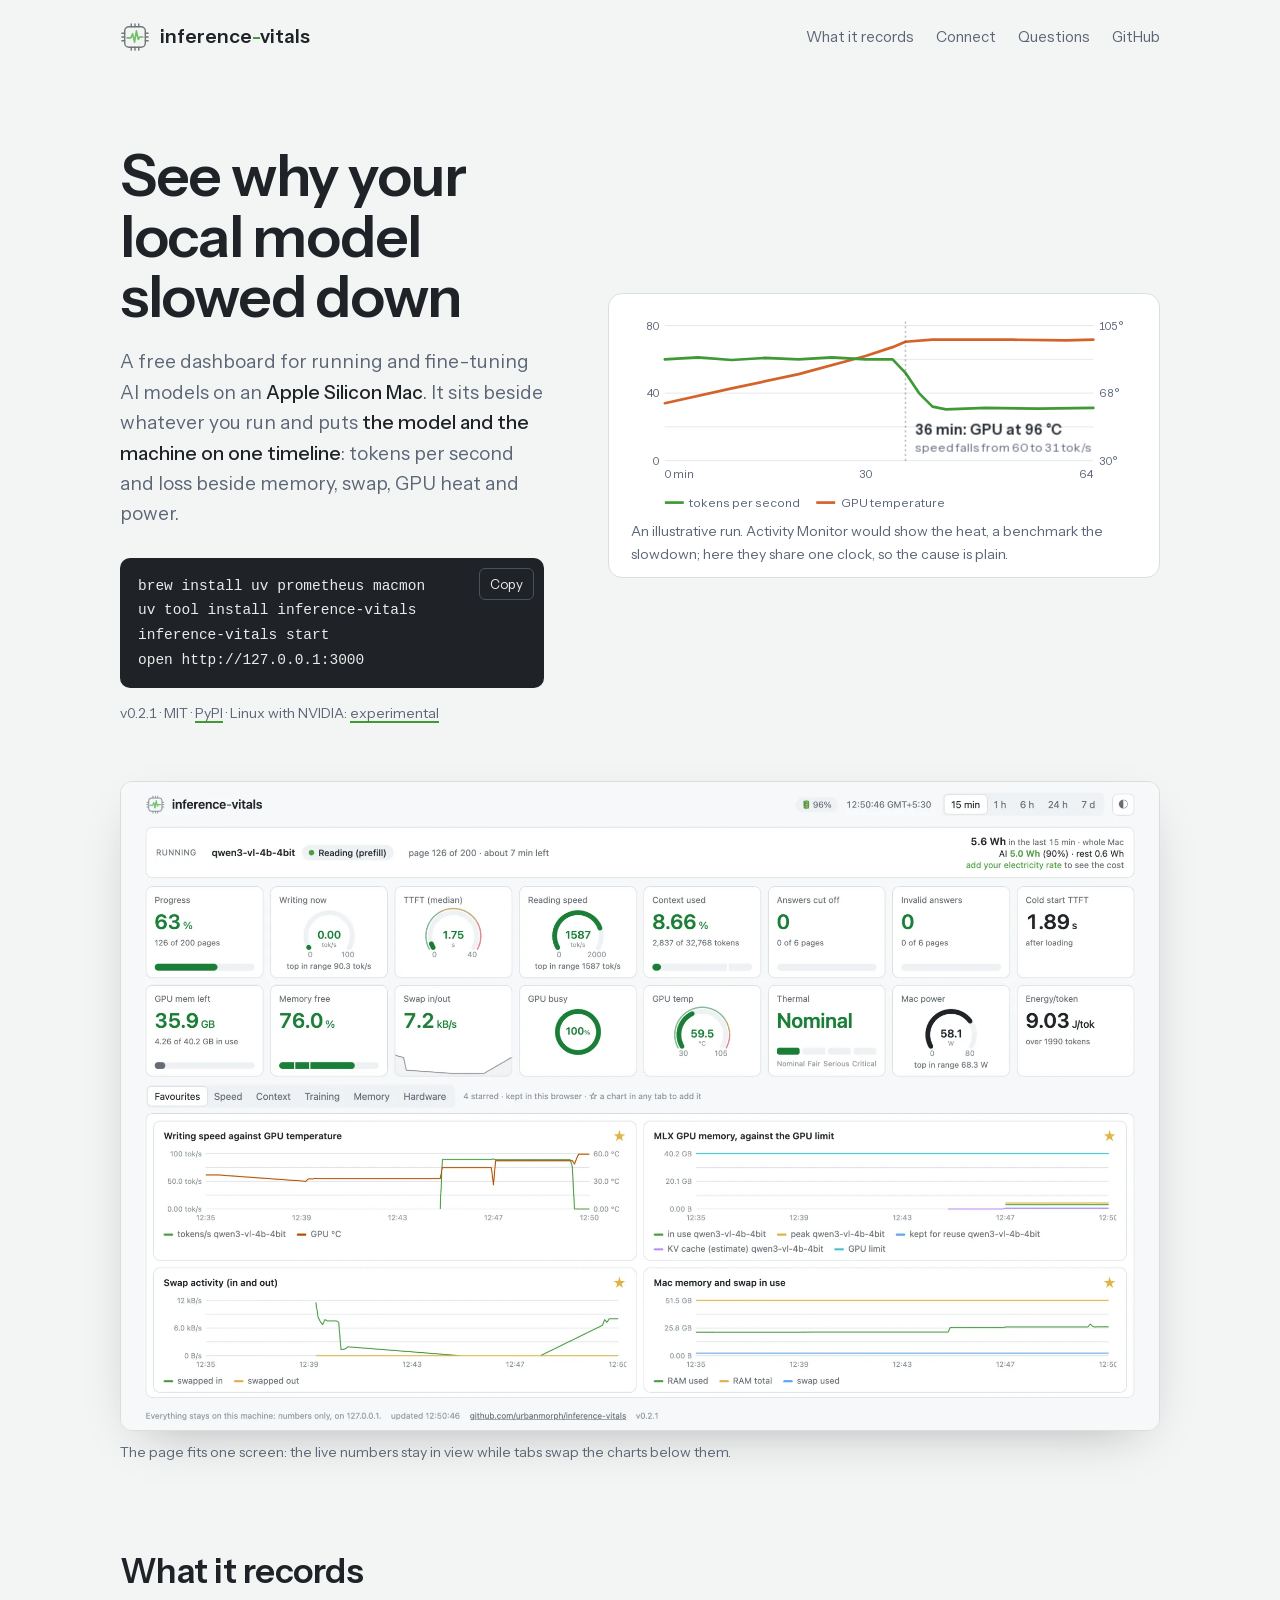
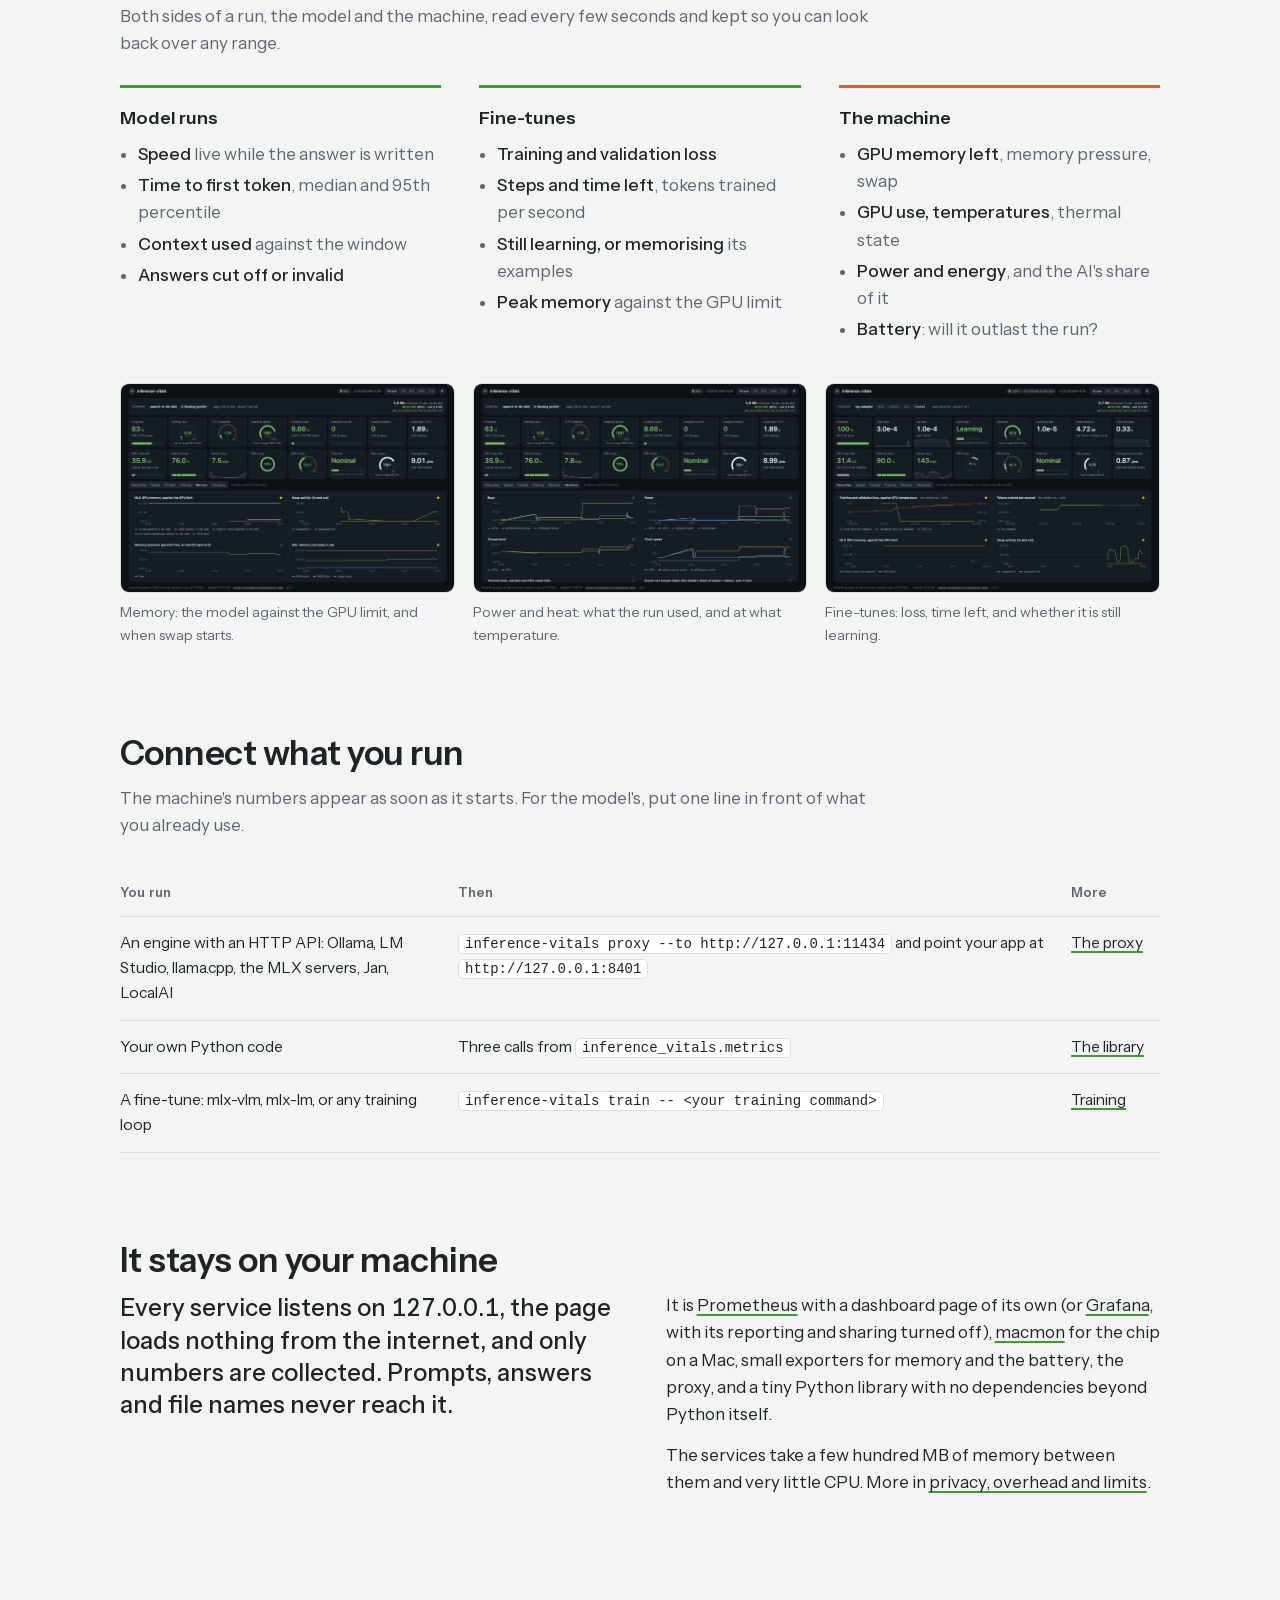
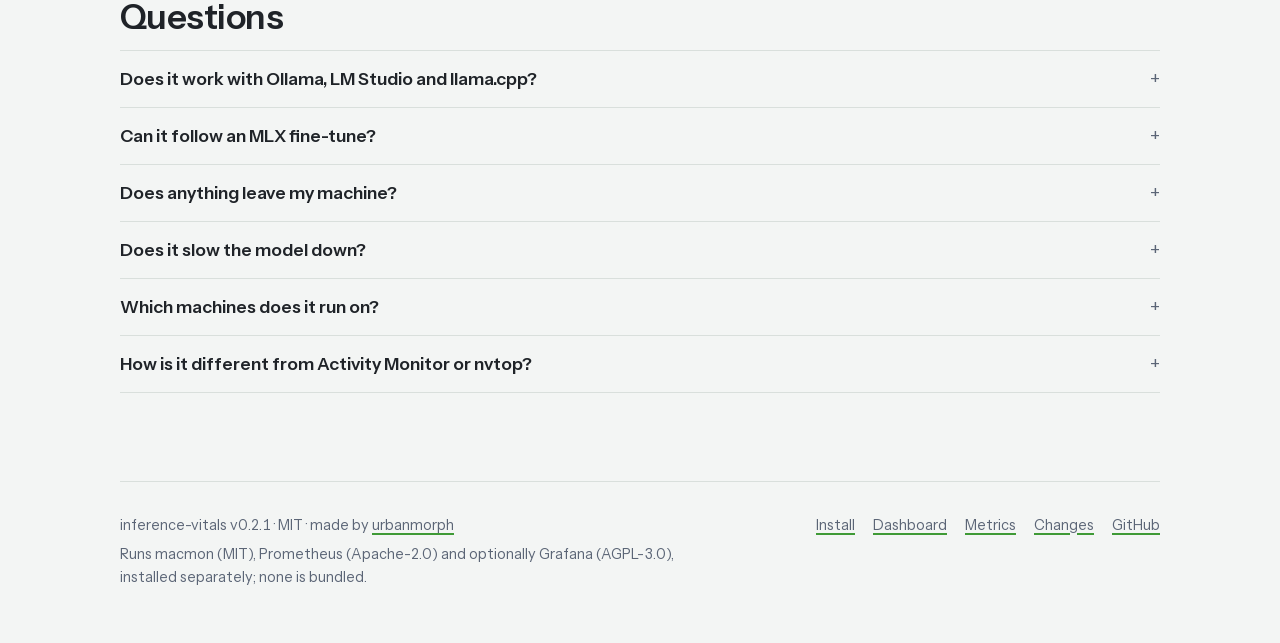
==== site/index.html @ fe90710b "A website at vitals.urbanmorph.com (GitHub Pages) site/ is a single static page: what it is and who " ====
<!doctype html>
<html lang="en">
<head>
<meta charset="utf-8">
<meta name="viewport" content="width=device-width, initial-scale=1">
<title>inference-vitals: local LLM speed, memory and heat on a Mac</title>
<meta name="description" content="A free dashboard for running and fine-tuning AI models on an Apple Silicon Mac: tokens per second, loss, memory, swap, GPU heat and power on one timeline.">
<link rel="canonical" href="https://vitals.urbanmorph.com/">
<link rel="icon" href="favicon.svg" type="image/svg+xml">
<meta name="color-scheme" content="light dark">
<meta name="theme-color" content="#f3f5f4" media="(prefers-color-scheme: light)">
<meta name="theme-color" content="#14171c" media="(prefers-color-scheme: dark)">
<meta property="og:type" content="website">
<meta property="og:site_name" content="inference-vitals">
<meta property="og:title" content="inference-vitals: see why your local model slowed down">
<meta property="og:description" content="Model speed and loss beside the machine's memory, swap, heat and power, on one timeline. Apple Silicon; Linux with NVIDIA experimental. Free, MIT, everything stays on your machine.">
<meta property="og:url" content="https://vitals.urbanmorph.com/">
<meta property="og:image" content="https://vitals.urbanmorph.com/og.png">
<meta property="og:image:width" content="1200">
<meta property="og:image:height" content="630">
<meta name="twitter:card" content="summary_large_image">
<link rel="preload" href="fonts/instrument-sans-400.woff2" as="font" type="font/woff2" crossorigin>
<link rel="preload" href="fonts/instrument-sans-600.woff2" as="font" type="font/woff2" crossorigin>
<script type="application/ld+json">{"@context":"https://schema.org","@type":"SoftwareApplication","name":"inference-vitals","url":"https://vitals.urbanmorph.com/","description":"A local dashboard for running and fine-tuning AI models on an Apple Silicon Mac or Linux with NVIDIA GPUs: model speed and loss beside the machine's memory, swap, heat, power and battery, on one timeline. Works with Ollama, LM Studio, llama.cpp, the MLX servers and your own code.","applicationCategory":"DeveloperApplication","operatingSystem":"macOS (Apple Silicon), Linux (NVIDIA, experimental)","softwareVersion":"0.2.1","license":"https://opensource.org/licenses/MIT","isAccessibleForFree":true,"offers":{"@type":"Offer","price":"0","priceCurrency":"USD"},"downloadUrl":"https://pypi.org/project/inference-vitals/","installUrl":"https://github.com/urbanmorph/inference-vitals/blob/main/docs/install.md","codeRepository":"https://github.com/urbanmorph/inference-vitals","screenshot":"https://vitals.urbanmorph.com/img/at-a-glance-dark.webp","author":{"@type":"Organization","name":"urbanmorph","url":"https://github.com/urbanmorph"},"sameAs":["https://github.com/urbanmorph/inference-vitals","https://pypi.org/project/inference-vitals/"]}</script>
<script type="application/ld+json">{"@context":"https://schema.org","@type":"FAQPage","mainEntity":[
{"@type":"Question","name":"Does it work with Ollama, LM Studio and llama.cpp?","acceptedAnswer":{"@type":"Answer","text":"Yes. Run inference-vitals proxy in front of any engine with an HTTP API (Ollama, LM Studio, llama.cpp, the MLX servers, Jan, LocalAI) and point your app at the proxy. It measures each request on its way through: speed while the answer is written, time to first token, context used, answers cut off or invalid. Your own Python code can report the same numbers with three calls."}},
{"@type":"Question","name":"Can it follow an MLX fine-tune?","acceptedAnswer":{"@type":"Answer","text":"Yes. Wrap the training command (inference-vitals train -- your command), follow its log file, or report from your own loop. It shows training and validation loss, steps and time left, tokens trained per second, peak memory against the GPU limit, and whether the model is still learning or has started memorising its examples."}},
{"@type":"Question","name":"Does anything leave my machine?","acceptedAnswer":{"@type":"Answer","text":"No. Every service listens on 127.0.0.1, the page loads nothing from the internet, and only numbers are collected: prompts, answers and file names never reach it. Configuration, history and logs stay in ~/.local/state/inference-vitals."}},
{"@type":"Question","name":"Does it slow the model down?","acceptedAnswer":{"@type":"Answer","text":"Very little. The services take a few hundred MB of memory between them and very little CPU, and an open page does nothing while its tab is hidden. For a run where speed matters, close the tab: Prometheus keeps recording, and you can look at the whole run afterwards."}},
{"@type":"Question","name":"Which machines does it run on?","acceptedAnswer":{"@type":"Answer","text":"Apple Silicon Macs (it reads the chip through macmon, which needs Apple Silicon, so not Intel Macs), and Linux with NVIDIA GPUs as an experimental option. AMD and Intel GPUs and Windows are not supported."}},
{"@type":"Question","name":"How is it different from Activity Monitor or nvtop?","acceptedAnswer":{"@type":"Answer","text":"Activity Monitor and nvtop show the machine and know nothing about models; benchmark apps time only the requests they send themselves. inference-vitals records both sides of whatever you run, the model and the machine, on the same timeline, so you can see why a run slowed down: the GPU got hot, the system started swapping, or a page was simply longer."}}]}</script>
<style>
@font-face{font-family:"Instrument Sans";src:url(fonts/instrument-sans-400.woff2) format("woff2");font-weight:400;font-display:swap}
@font-face{font-family:"Instrument Sans";src:url(fonts/instrument-sans-500.woff2) format("woff2");font-weight:500;font-display:swap}
@font-face{font-family:"Instrument Sans";src:url(fonts/instrument-sans-600.woff2) format("woff2");font-weight:600;font-display:swap}
:root{
  --bg:#f3f5f4;--surface:#ffffff;--ink:#1f2328;--muted:#5b6576;--rule:#d9dfdc;
  --speed:#3f9a36;--speed-ink:#2e7a27;--heat:#d4632a;--code-bg:#1f2328;--code-ink:#e8ece9;
  --measure:68ch;--gutter:clamp(16px,4vw,40px)
}
@media (prefers-color-scheme:dark){:root{
  --bg:#14171c;--surface:#1b1f26;--ink:#e6e9ec;--muted:#9aa3b0;--rule:#2b313a;
  --speed:#73bf69;--speed-ink:#8fd086;--heat:#f2994a;--code-bg:#0d1014;--code-ink:#e6e9ec
}}
*{box-sizing:border-box}
html{-webkit-text-size-adjust:100%}
body{margin:0;background:var(--bg);color:var(--ink);font:400 17px/1.6 "Instrument Sans",-apple-system,BlinkMacSystemFont,"Segoe UI",sans-serif;font-variant-numeric:tabular-nums}
a{color:inherit;text-decoration-color:var(--speed);text-underline-offset:3px;text-decoration-thickness:1.5px}
a:hover{color:var(--speed-ink)}
:focus-visible{outline:2px solid var(--speed);outline-offset:3px;border-radius:3px}
.wrap{max-width:1120px;margin:0 auto;padding:0 var(--gutter)}
header.top{display:flex;align-items:center;justify-content:space-between;gap:16px;padding:22px 0}
.brand{display:flex;align-items:center;gap:10px;font-weight:600;font-size:19px;text-decoration:none}
.brand svg{width:30px;height:30px}
.brand .dash{color:var(--speed)}
nav.top{display:flex;gap:22px;font-size:15px}
nav.top a{text-decoration:none;color:var(--muted)}
nav.top a:hover{color:var(--ink)}
@media (max-width:640px){nav.top a:not(.gh){display:none}}

/* the hero: the claim, the install, and the one picture of the idea */
.hero{display:grid;grid-template-columns:minmax(0,1fr) minmax(0,1.3fr);gap:clamp(28px,5vw,64px);align-items:center;padding:clamp(28px,6vw,72px) 0 clamp(32px,5vw,56px)}
@media (max-width:880px){.hero{grid-template-columns:minmax(0,1fr)}}
h1{font-size:clamp(34px,5.2vw,58px);line-height:1.04;letter-spacing:-.022em;font-weight:600;margin:0 0 20px;max-width:15ch}
.lede{font-size:clamp(17px,1.6vw,19px);color:var(--muted);margin:0 0 28px;max-width:44ch}
.lede strong{color:var(--ink);font-weight:500}
.install{background:var(--code-bg);color:var(--code-ink);border-radius:10px;padding:16px 18px;position:relative;max-width:520px}
.install pre{margin:0;font:400 14.5px/1.7 ui-monospace,"SF Mono",Menlo,Consolas,monospace;overflow-x:auto}
.install .c{color:#8b95a3}
.install button{position:absolute;top:10px;right:10px;font:500 13px/1 inherit;font-family:inherit;color:var(--code-ink);background:transparent;border:1px solid #4a525e;border-radius:6px;padding:7px 10px;cursor:pointer}
.install button:hover{border-color:var(--speed)}
@media (max-width:560px){.install{padding-top:48px}}
.meta{margin:14px 0 0;font-size:14px;color:var(--muted)}

.trace{margin:0;background:var(--surface);border:1px solid var(--rule);border-radius:14px;padding:18px 18px 12px}
.trace figcaption{font-size:14px;color:var(--muted);margin:6px 4px 0}
.trace svg{display:block;width:100%;height:auto}
.trace .grid{stroke:var(--rule);stroke-width:1}
.trace .axis{fill:var(--muted);font-size:17px}
.trace .speed{stroke:var(--speed);stroke-width:4;fill:none;stroke-linejoin:round;stroke-linecap:round}
.trace .heat{stroke:var(--heat);stroke-width:4;fill:none;stroke-linejoin:round;stroke-linecap:round}
.trace .mark{stroke:var(--ink);stroke-width:1.25;stroke-dasharray:3 4;opacity:.55}
.trace .note{fill:var(--ink);font-size:21px;font-weight:600}
.trace .note2{fill:var(--muted);font-size:18px}
.trace .key{font-size:18px;fill:var(--muted)}
@media (prefers-reduced-motion:no-preference){
  .trace .speed,.trace .heat{stroke-dasharray:900;stroke-dashoffset:900;animation:draw 1.6s .2s ease-out forwards}
  .trace .heat{animation-delay:.35s}
  .trace .later{opacity:0;animation:show .5s 1.6s ease-out forwards}
}
@keyframes draw{to{stroke-dashoffset:0}}
@keyframes show{to{opacity:1}}

.shot{margin:0 0 clamp(48px,7vw,88px)}
.shot img{display:block;width:100%;height:auto;border-radius:12px;border:1px solid var(--rule);box-shadow:0 18px 50px -24px rgba(20,23,28,.35)}
.shot figcaption{font-size:14px;color:var(--muted);margin-top:10px}

section{padding:0 0 clamp(48px,7vw,88px)}
h2{font-size:clamp(26px,3vw,34px);line-height:1.15;letter-spacing:-.015em;font-weight:600;margin:0 0 12px}
h2 + p{color:var(--muted);max-width:var(--measure);margin:0 0 28px}
h3{font-size:18px;font-weight:600;margin:0 0 8px}

/* what it records: three columns, each topped by the line colour it draws in */
.records{display:grid;grid-template-columns:repeat(3,minmax(0,1fr));gap:clamp(20px,3vw,40px)}
@media (max-width:820px){.records{grid-template-columns:1fr}}
.records > div{border-top:3px solid var(--rule);padding-top:16px}
.records > div.m{border-top-color:var(--speed)}
.records > div.h{border-top-color:var(--heat)}
.records ul{margin:0;padding-left:18px;color:var(--muted)}
.records li{margin:4px 0}
.records li strong{color:var(--ink);font-weight:500}

.views{display:grid;grid-template-columns:repeat(3,minmax(0,1fr));gap:18px;margin-top:36px}
@media (max-width:820px){.views{grid-template-columns:1fr}}
.views figure{margin:0}
.views img{display:block;width:100%;height:auto;border-radius:9px;border:1px solid var(--rule)}
.views figcaption{font-size:14px;color:var(--muted);margin-top:8px}

table.connect{width:100%;border-collapse:collapse;font-size:15.5px}
table.connect th,table.connect td{text-align:left;vertical-align:top;padding:14px 16px 14px 0;border-bottom:1px solid var(--rule)}
table.connect td:last-child{white-space:nowrap}
table.connect th{font-size:13px;font-weight:600;color:var(--muted);letter-spacing:.01em}
table.connect code{font:400 14px/1.5 ui-monospace,"SF Mono",Menlo,Consolas,monospace;background:var(--surface);border:1px solid var(--rule);border-radius:5px;padding:1px 6px;white-space:nowrap}
@media (max-width:720px){table.connect thead{display:none}table.connect tr{display:block;border-bottom:1px solid var(--rule);padding:10px 0}table.connect td{display:block;border:0;padding:3px 0}table.connect code{white-space:normal}}

.private{display:grid;grid-template-columns:minmax(0,1fr) minmax(0,1fr);gap:clamp(20px,4vw,56px);align-items:start}
@media (max-width:820px){.private{grid-template-columns:1fr}}
.private p{margin:0 0 14px;max-width:var(--measure)}
.private .big{font-size:clamp(20px,2.2vw,24px);line-height:1.35;font-weight:500}

details{border-bottom:1px solid var(--rule);padding:14px 0}
details:first-of-type{border-top:1px solid var(--rule)}
summary{cursor:pointer;font-weight:600;font-size:17.5px;list-style:none;display:flex;justify-content:space-between;gap:16px}
summary::-webkit-details-marker{display:none}
summary::after{content:"+";color:var(--muted);font-weight:400}
details[open] summary::after{content:"\2212"}
details p{margin:10px 0 2px;color:var(--muted);max-width:var(--measure)}
details code{font:400 14.5px ui-monospace,"SF Mono",Menlo,Consolas,monospace}

footer{border-top:1px solid var(--rule);padding:32px 0 48px;font-size:14.5px;color:var(--muted)}
footer .cols{display:flex;flex-wrap:wrap;gap:12px 40px;justify-content:space-between}
footer ul{list-style:none;margin:0;padding:0;display:flex;flex-wrap:wrap;gap:6px 18px}
footer p{margin:0 0 6px;max-width:60ch}
</style>
</head>
<body>
<div class="wrap">
<header class="top">
  <a class="brand" href="./" aria-label="inference-vitals home">
    <svg viewBox="0 0 64 64" aria-hidden="true"><g fill="none" stroke-linecap="round" stroke-linejoin="round"><g stroke="currentColor" stroke-width="3" opacity=".6"><line x1="24" y1="4" x2="24" y2="10"/><line x1="24" y1="54" x2="24" y2="60"/><line x1="32" y1="4" x2="32" y2="10"/><line x1="32" y1="54" x2="32" y2="60"/><line x1="40" y1="4" x2="40" y2="10"/><line x1="40" y1="54" x2="40" y2="60"/><line x1="4" y1="24" x2="10" y2="24"/><line x1="54" y1="24" x2="60" y2="24"/><line x1="4" y1="32" x2="10" y2="32"/><line x1="54" y1="32" x2="60" y2="32"/><line x1="4" y1="40" x2="10" y2="40"/><line x1="54" y1="40" x2="60" y2="40"/><rect x="10" y="10" width="44" height="44" rx="9"/></g><polyline stroke="#73BF69" stroke-width="3.5" points="15,34 23,34 27,25 31,43 35,19 39,37 42,32 49,32"/></g></svg>
    <span>inference<span class="dash">-</span>vitals</span>
  </a>
  <nav class="top" aria-label="Sections">
    <a href="#records">What it records</a>
    <a href="#connect">Connect</a>
    <a href="#faq">Questions</a>
    <a class="gh" href="https://github.com/urbanmorph/inference-vitals">GitHub</a>
  </nav>
</header>

<main>
<div class="hero">
  <div>
    <h1>See why your local model slowed down</h1>
    <p class="lede">A free dashboard for running and fine-tuning AI models on an <strong>Apple Silicon Mac</strong>. It sits beside whatever you run and puts <strong>the model and the machine on one timeline</strong>: tokens per second and loss beside memory, swap, GPU heat and power.</p>
    <div class="install">
      <button type="button" data-copy="brew install uv prometheus macmon&#10;uv tool install inference-vitals&#10;inference-vitals start&#10;open http://127.0.0.1:3000">Copy</button>
<pre><code>brew install uv prometheus macmon
uv tool install inference-vitals
inference-vitals start
open http://127.0.0.1:3000</code></pre>
    </div>
    <p class="meta">v0.2.1 · MIT · <a href="https://pypi.org/project/inference-vitals/">PyPI</a> · Linux with NVIDIA: <a href="https://github.com/urbanmorph/inference-vitals/blob/main/docs/install.md#on-linux-with-nvidia-gpus-experimental">experimental</a></p>
  </div>

  <figure class="trace" aria-labelledby="trace-cap">
    <svg viewBox="0 0 760 300" role="img" aria-label="Tokens per second hold near 60 until the GPU passes 95 °C at 36 minutes, then fall to about 31.">
      <g class="grid">
        <line x1="56" y1="20" x2="690" y2="20"/><line x1="56" y1="70" x2="690" y2="70"/><line x1="56" y1="120" x2="690" y2="120"/><line x1="56" y1="170" x2="690" y2="170"/><line x1="56" y1="220" x2="690" y2="220"/>
      </g>
      <g class="axis">
        <text x="48" y="26" text-anchor="end">80</text><text x="48" y="126" text-anchor="end">40</text><text x="48" y="226" text-anchor="end">0</text>
        <text x="698" y="26">105°</text><text x="698" y="126">68°</text><text x="698" y="226">30°</text>
        <text x="56" y="246">0 min</text><text x="353" y="246" text-anchor="middle">30</text><text x="690" y="246" text-anchor="end">64</text>
      </g>
      <polyline class="heat" points="56,135 155,113 254,92 353,65 393,52 412,44 452,41 571,41 650,42 690,41"/>
      <polyline class="speed" points="56,70 105,67 155,71 204,68 254,70 303,67 353,70 393,70 412,90 432,120 452,140 472,144 531,142 610,143 690,142"/>
      <g class="later">
        <line class="mark" x1="412" y1="14" x2="412" y2="220"/>
        <text class="note" x="426" y="182">36 min: GPU at 96 °C</text>
        <text class="note2" x="426" y="207">speed falls from 60 to 31 tok/s</text>
      </g>
      <g class="key">
        <line x1="56" y1="282" x2="84" y2="282" stroke="var(--speed)" stroke-width="4"/><text x="92" y="288">tokens per second</text>
        <line x1="280" y1="282" x2="308" y2="282" stroke="var(--heat)" stroke-width="4"/><text x="316" y="288">GPU temperature</text>
      </g>
    </svg>
    <figcaption id="trace-cap">An illustrative run. Activity Monitor would show the heat, a benchmark the slowdown; here they share one clock, so the cause is plain.</figcaption>
  </figure>
</div>

<figure class="shot">
  <picture>
    <source srcset="img/at-a-glance-dark.webp" media="(prefers-color-scheme: dark)">
    <img src="img/at-a-glance-light.webp" width="2000" height="1250" alt="The inference-vitals dashboard during a run: progress, writing and reading speed, time to first token, context used, GPU memory, swap, GPU temperature, thermal state and power, with charts of speed against temperature and memory against the GPU limit.">
  </picture>
  <figcaption>The page fits one screen: the live numbers stay in view while tabs swap the charts below them.</figcaption>
</figure>

<section id="records" aria-labelledby="records-h">
  <h2 id="records-h">What it records</h2>
  <p>Both sides of a run, the model and the machine, read every few seconds and kept so you can look back over any range.</p>
  <div class="records">
    <div class="m">
      <h3>Model runs</h3>
      <ul>
        <li><strong>Speed</strong> live while the answer is written</li>
        <li><strong>Time to first token</strong>, median and 95th percentile</li>
        <li><strong>Context used</strong> against the window</li>
        <li><strong>Answers cut off or invalid</strong></li>
      </ul>
    </div>
    <div class="m">
      <h3>Fine-tunes</h3>
      <ul>
        <li><strong>Training and validation loss</strong></li>
        <li><strong>Steps and time left</strong>, tokens trained per second</li>
        <li><strong>Still learning, or memorising</strong> its examples</li>
        <li><strong>Peak memory</strong> against the GPU limit</li>
      </ul>
    </div>
    <div class="h">
      <h3>The machine</h3>
      <ul>
        <li><strong>GPU memory left</strong>, memory pressure, swap</li>
        <li><strong>GPU use, temperatures</strong>, thermal state</li>
        <li><strong>Power and energy</strong>, and the AI's share of it</li>
        <li><strong>Battery</strong>: will it outlast the run?</li>
      </ul>
    </div>
  </div>
  <div class="views">
    <figure><img src="img/memory.webp" width="1400" height="875" loading="lazy" alt="Memory tab: the model's GPU memory against the GPU limit, memory pressure and swap over time."><figcaption>Memory: the model against the GPU limit, and when swap starts.</figcaption></figure>
    <figure><img src="img/power.webp" width="1400" height="875" loading="lazy" alt="Hardware tab: GPU and CPU power, temperatures and the energy used by the run."><figcaption>Power and heat: what the run used, and at what temperature.</figcaption></figure>
    <figure><img src="img/training-dark.webp" width="1400" height="875" loading="lazy" alt="Training mode: training and validation loss, steps left and tokens trained per second during a fine-tune."><figcaption>Fine-tunes: loss, time left, and whether it is still learning.</figcaption></figure>
  </div>
</section>

<section id="connect" aria-labelledby="connect-h">
  <h2 id="connect-h">Connect what you run</h2>
  <p>The machine's numbers appear as soon as it starts. For the model's, put one line in front of what you already use.</p>
  <table class="connect">
    <thead><tr><th scope="col">You run</th><th scope="col">Then</th><th scope="col">More</th></tr></thead>
    <tbody>
      <tr><td>An engine with an HTTP API: Ollama, LM Studio, llama.cpp, the MLX servers, Jan, LocalAI</td><td><code>inference-vitals proxy --to http://127.0.0.1:11434</code> and point your app at <code>http://127.0.0.1:8401</code></td><td><a href="https://github.com/urbanmorph/inference-vitals/blob/main/docs/connect.md#any-engine-with-an-http-api-the-proxy">The proxy</a></td></tr>
      <tr><td>Your own Python code</td><td>Three calls from <code>inference_vitals.metrics</code></td><td><a href="https://github.com/urbanmorph/inference-vitals/blob/main/docs/connect.md#your-own-python-code-the-library">The library</a></td></tr>
      <tr><td>A fine-tune: mlx-vlm, mlx-lm, or any training loop</td><td><code>inference-vitals train -- &lt;your training command&gt;</code></td><td><a href="https://github.com/urbanmorph/inference-vitals/blob/main/docs/training.md">Training</a></td></tr>
    </tbody>
  </table>
</section>

<section id="private" aria-labelledby="private-h">
  <h2 id="private-h">It stays on your machine</h2>
  <div class="private">
    <p class="big">Every service listens on 127.0.0.1, the page loads nothing from the internet, and only numbers are collected. Prompts, answers and file names never reach it.</p>
    <div>
      <p>It is <a href="https://prometheus.io">Prometheus</a> with a dashboard page of its own (or <a href="https://grafana.com">Grafana</a>, with its reporting and sharing turned off), <a href="https://github.com/vladkens/macmon">macmon</a> for the chip on a Mac, small exporters for memory and the battery, the proxy, and a tiny Python library with no dependencies beyond Python itself.</p>
      <p>The services take a few hundred MB of memory between them and very little CPU. More in <a href="https://github.com/urbanmorph/inference-vitals/blob/main/docs/limits.md">privacy, overhead and limits</a>.</p>
    </div>
  </div>
</section>

<section id="faq" aria-labelledby="faq-h">
  <h2 id="faq-h">Questions</h2>
  <details><summary>Does it work with Ollama, LM Studio and llama.cpp?</summary><p>Yes. Run <code>inference-vitals proxy</code> in front of any engine with an HTTP API (Ollama, LM Studio, llama.cpp, the MLX servers, Jan, LocalAI) and point your app at the proxy. It measures each request on its way through: speed while the answer is written, time to first token, context used, answers cut off or invalid. Your own Python code can report the same numbers with three calls.</p></details>
  <details><summary>Can it follow an MLX fine-tune?</summary><p>Yes. Wrap the training command (<code>inference-vitals train -- your command</code>), follow its log file, or report from your own loop. It shows training and validation loss, steps and time left, tokens trained per second, peak memory against the GPU limit, and whether the model is still learning or has started memorising its examples.</p></details>
  <details><summary>Does anything leave my machine?</summary><p>No. Every service listens on 127.0.0.1, the page loads nothing from the internet, and only numbers are collected: prompts, answers and file names never reach it. Configuration, history and logs stay in <code>~/.local/state/inference-vitals</code>.</p></details>
  <details><summary>Does it slow the model down?</summary><p>Very little. The services take a few hundred MB of memory between them and very little CPU, and an open page does nothing while its tab is hidden. For a run where speed matters, close the tab: Prometheus keeps recording, and you can look at the whole run afterwards.</p></details>
  <details><summary>Which machines does it run on?</summary><p>Apple Silicon Macs (it reads the chip through macmon, which needs Apple Silicon, so not Intel Macs), and Linux with NVIDIA GPUs as an experimental option. AMD and Intel GPUs and Windows are not supported.</p></details>
  <details><summary>How is it different from Activity Monitor or nvtop?</summary><p>Activity Monitor and nvtop show the machine and know nothing about models; benchmark apps time only the requests they send themselves. inference-vitals records both sides of whatever you run, the model and the machine, on the same timeline, so you can see why a run slowed down: the GPU got hot, the system started swapping, or a page was simply longer.</p></details>
</section>
</main>

<footer>
  <div class="cols">
    <div>
      <p>inference-vitals v0.2.1 · MIT · made by <a href="https://github.com/urbanmorph">urbanmorph</a></p>
      <p>Runs macmon (MIT), Prometheus (Apache-2.0) and optionally Grafana (AGPL-3.0), installed separately; none is bundled.</p>
    </div>
    <ul aria-label="Documentation">
      <li><a href="https://github.com/urbanmorph/inference-vitals/blob/main/docs/install.md">Install</a></li>
      <li><a href="https://github.com/urbanmorph/inference-vitals/blob/main/docs/dashboard.md">Dashboard</a></li>
      <li><a href="https://github.com/urbanmorph/inference-vitals/blob/main/docs/metrics.md">Metrics</a></li>
      <li><a href="https://github.com/urbanmorph/inference-vitals/blob/main/CHANGELOG.md">Changes</a></li>
      <li><a href="https://github.com/urbanmorph/inference-vitals">GitHub</a></li>
    </ul>
  </div>
</footer>
</div>
<script>
document.querySelectorAll("[data-copy]").forEach((b) => b.addEventListener("click", async () => {
  try { await navigator.clipboard.writeText(b.dataset.copy); b.textContent = "Copied"; }
  catch { b.textContent = "Select and copy"; }
  setTimeout(() => (b.textContent = "Copy"), 1600);
}));
</script>
</body>
</html>
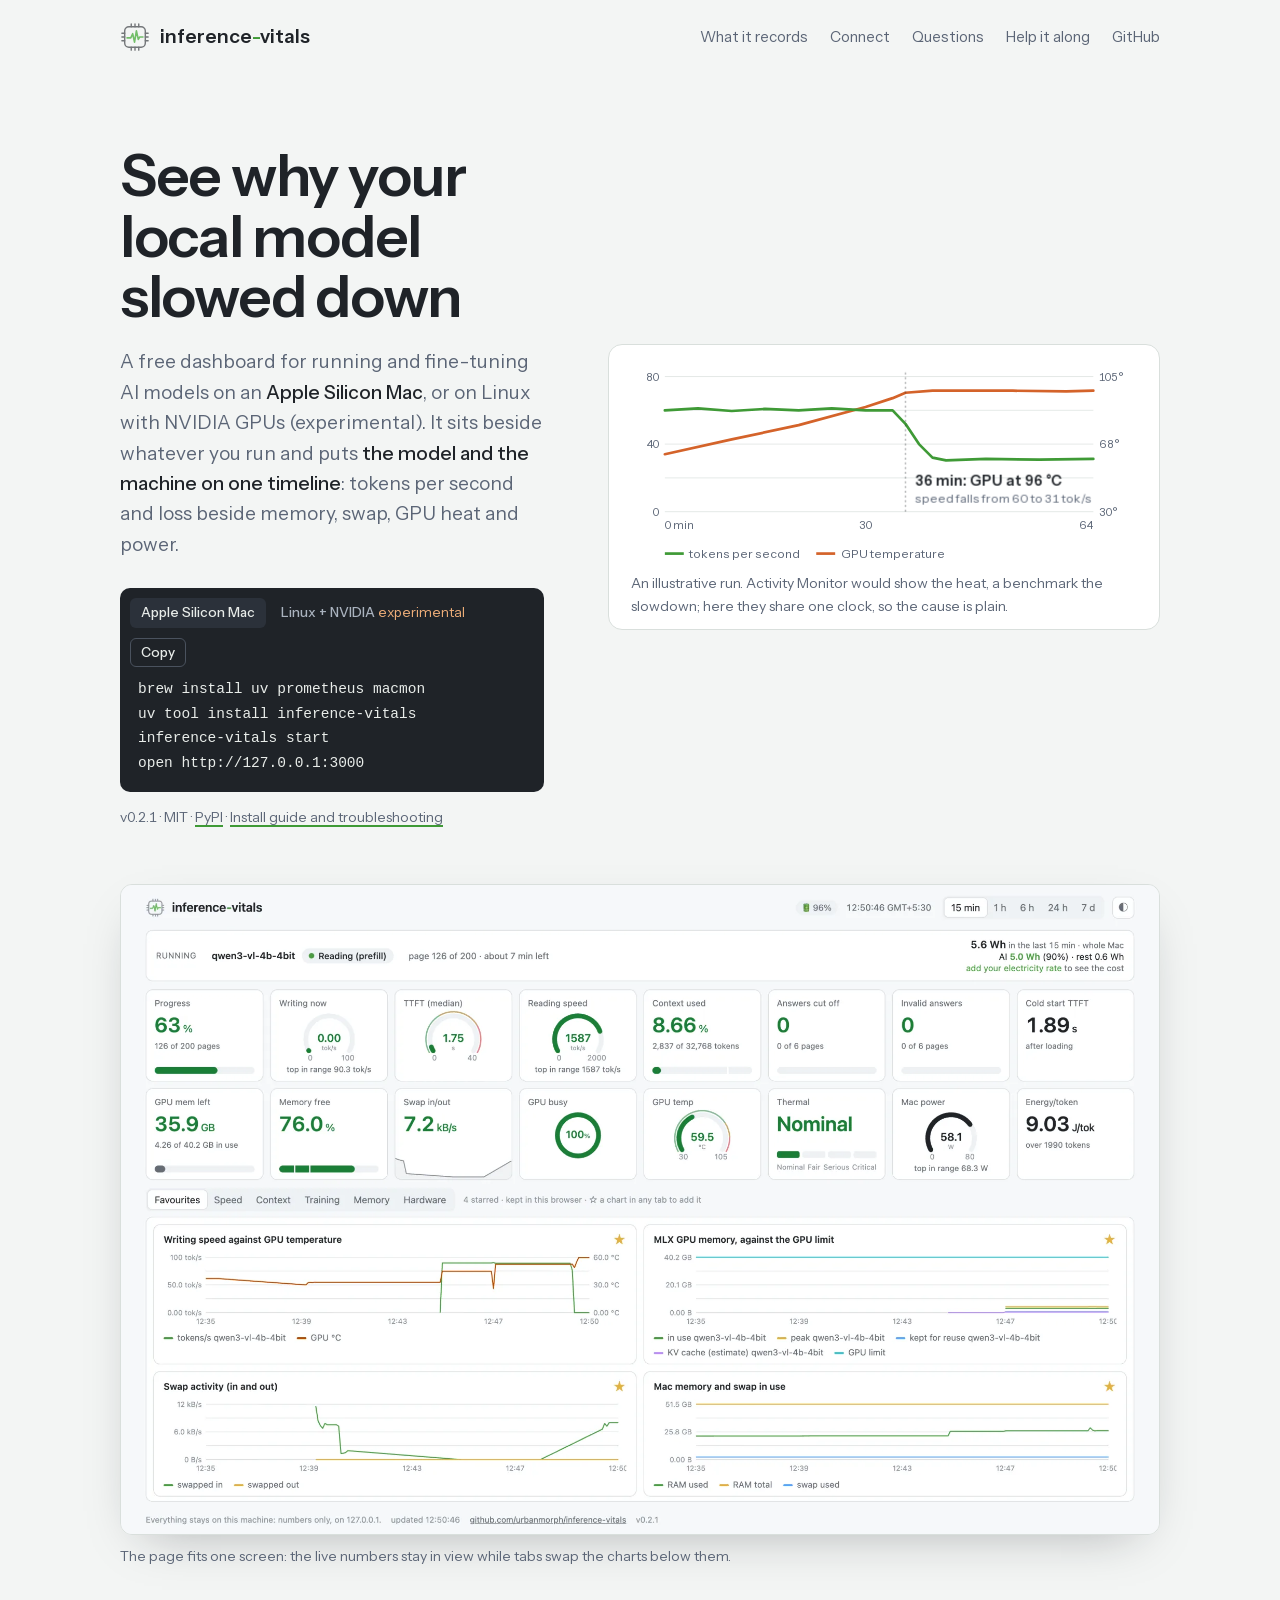
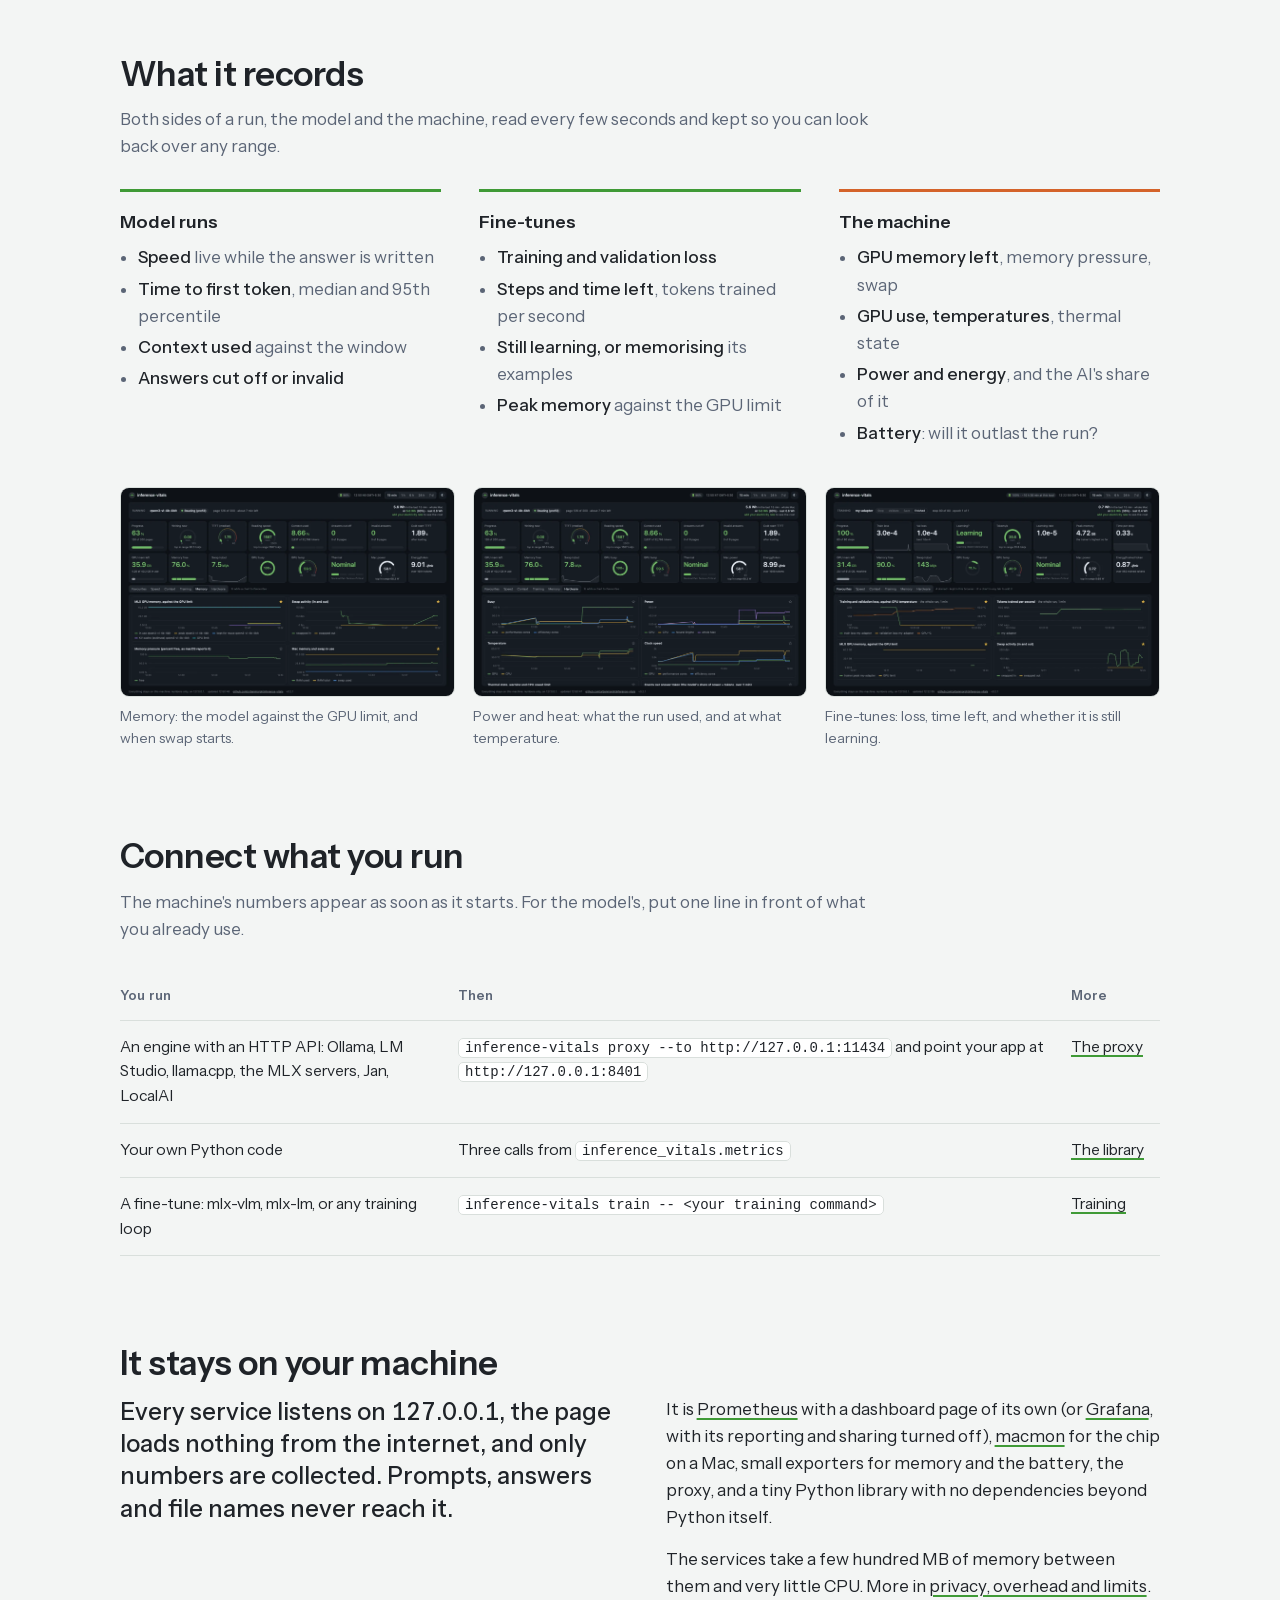
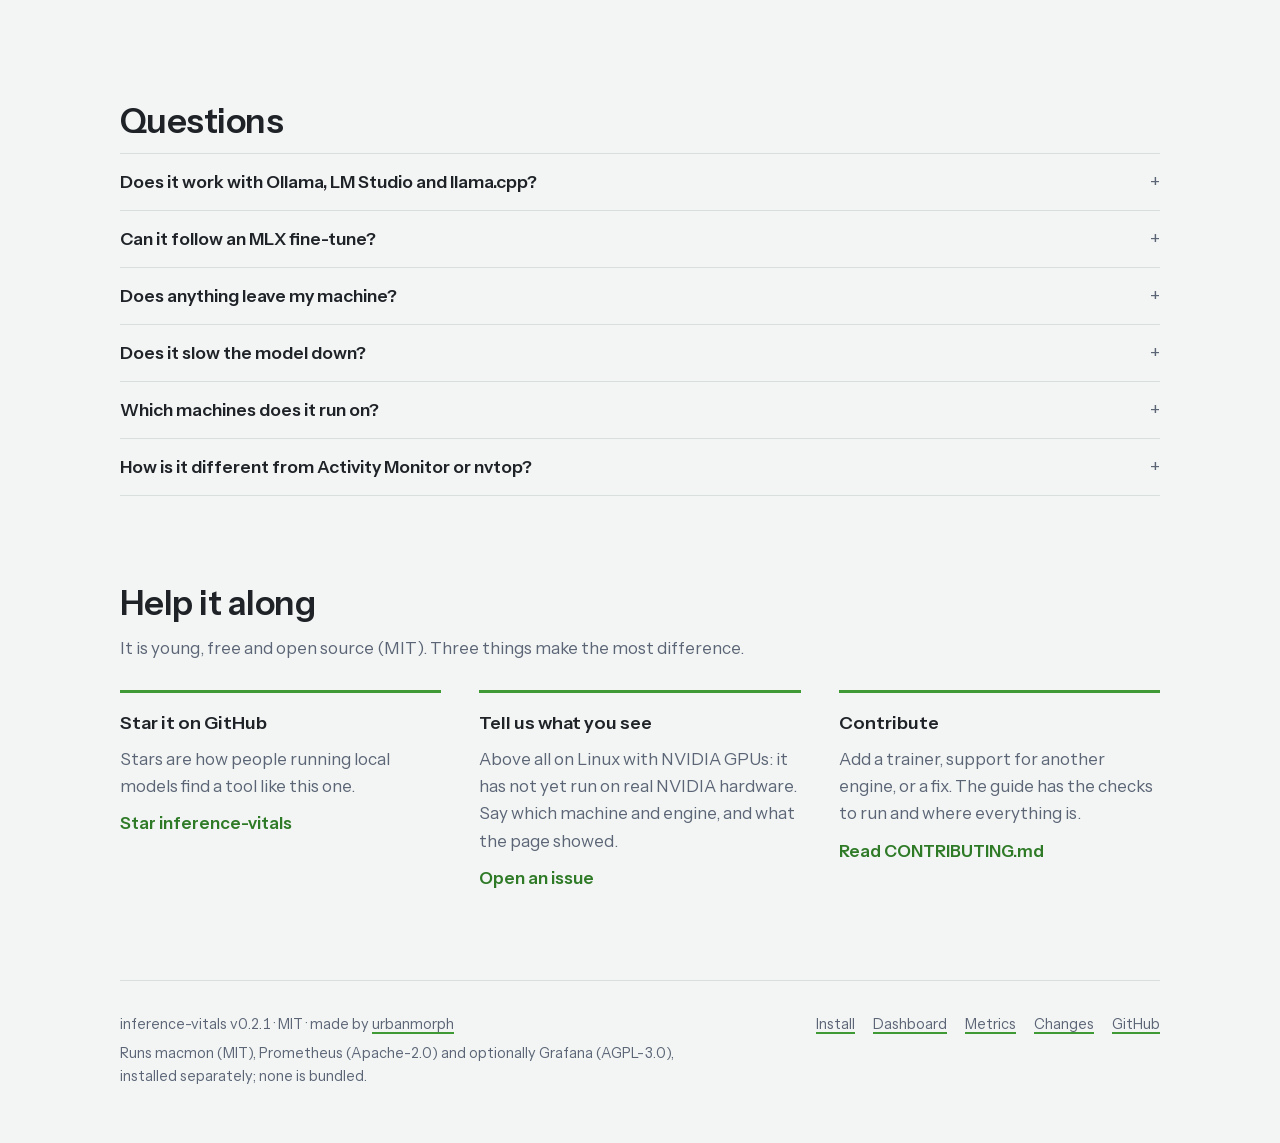
==== commit 99a430c1: "Site: the Linux + NVIDIA install, and asking for stars, issues and help - The install box switches b" ====
--- a/site/index.html
+++ b/site/index.html
@@ -64,12 +64,20 @@
 h1{font-size:clamp(34px,5.2vw,58px);line-height:1.04;letter-spacing:-.022em;font-weight:600;margin:0 0 20px;max-width:15ch}
 .lede{font-size:clamp(17px,1.6vw,19px);color:var(--muted);margin:0 0 28px;max-width:44ch}
 .lede strong{color:var(--ink);font-weight:500}
-.install{background:var(--code-bg);color:var(--code-ink);border-radius:10px;padding:16px 18px;position:relative;max-width:520px}
-.install pre{margin:0;font:400 14.5px/1.7 ui-monospace,"SF Mono",Menlo,Consolas,monospace;overflow-x:auto}
+.install{background:var(--code-bg);color:var(--code-ink);border-radius:10px;padding:10px 18px 16px;max-width:560px}
+.install .bar{display:flex;justify-content:space-between;align-items:center;gap:10px;margin:0 -8px 10px;flex-wrap:wrap}
+.install [role=tablist]{display:flex;gap:4px;flex-wrap:wrap}
+.install button{font:500 13.5px/1 "Instrument Sans",-apple-system,sans-serif;color:#aab3bf;background:transparent;border:1px solid transparent;border-radius:6px;padding:7px 10px;cursor:pointer}
+.install [role=tab][aria-selected=true]{color:var(--code-ink);background:#2b313a}
+.install [role=tab]:hover,.install .copy:hover{color:var(--code-ink)}
+.install .copy{border-color:#4a525e;color:var(--code-ink)}
+.install .exp{font-weight:400;color:#f2b07a}
+@media (max-width:560px){.install .long,.install .exp{display:none}.install .bar{flex-wrap:nowrap}}
+.install pre{margin:0;font:400 14.5px/1.7 ui-monospace,"SF Mono",Menlo,Consolas,monospace;white-space:pre-wrap;overflow-wrap:anywhere}
 .install .c{color:#8b95a3}
-.install button{position:absolute;top:10px;right:10px;font:500 13px/1 inherit;font-family:inherit;color:var(--code-ink);background:transparent;border:1px solid #4a525e;border-radius:6px;padding:7px 10px;cursor:pointer}
-.install button:hover{border-color:var(--speed)}
-@media (max-width:560px){.install{padding-top:48px}}
+.install .exp-note{font-size:13.5px;line-height:1.5;color:#aab3bf;margin:12px 0 0}
+.install .exp-note a{color:var(--code-ink)}
+.install .exp-note code{font:400 12.5px ui-monospace,"SF Mono",Menlo,monospace}
 .meta{margin:14px 0 0;font-size:14px;color:var(--muted)}
 
 .trace{margin:0;background:var(--surface);border:1px solid var(--rule);border-radius:14px;padding:18px 18px 12px}
@@ -137,6 +145,13 @@
 details p{margin:10px 0 2px;color:var(--muted);max-width:var(--measure)}
 details code{font:400 14.5px ui-monospace,"SF Mono",Menlo,Consolas,monospace}
 
+.help{display:grid;grid-template-columns:repeat(3,minmax(0,1fr));gap:clamp(20px,3vw,40px)}
+@media (max-width:820px){.help{grid-template-columns:1fr}}
+.help > div{border-top:3px solid var(--speed);padding-top:16px}
+.help p{margin:0 0 10px;color:var(--muted)}
+.help a.go{font-weight:600;text-decoration:none;color:var(--speed-ink)}
+.help a.go:hover{text-decoration:underline}
+
 footer{border-top:1px solid var(--rule);padding:32px 0 48px;font-size:14.5px;color:var(--muted)}
 footer .cols{display:flex;flex-wrap:wrap;gap:12px 40px;justify-content:space-between}
 footer ul{list-style:none;margin:0;padding:0;display:flex;flex-wrap:wrap;gap:6px 18px}
@@ -154,6 +169,7 @@
     <a href="#records">What it records</a>
     <a href="#connect">Connect</a>
     <a href="#faq">Questions</a>
+    <a href="#help">Help it along</a>
     <a class="gh" href="https://github.com/urbanmorph/inference-vitals">GitHub</a>
   </nav>
 </header>
@@ -162,15 +178,31 @@
 <div class="hero">
   <div>
     <h1>See why your local model slowed down</h1>
-    <p class="lede">A free dashboard for running and fine-tuning AI models on an <strong>Apple Silicon Mac</strong>. It sits beside whatever you run and puts <strong>the model and the machine on one timeline</strong>: tokens per second and loss beside memory, swap, GPU heat and power.</p>
+    <p class="lede">A free dashboard for running and fine-tuning AI models on an <strong>Apple Silicon Mac</strong>, or on Linux with NVIDIA GPUs (experimental). It sits beside whatever you run and puts <strong>the model and the machine on one timeline</strong>: tokens per second and loss beside memory, swap, GPU heat and power.</p>
     <div class="install">
-      <button type="button" data-copy="brew install uv prometheus macmon&#10;uv tool install inference-vitals&#10;inference-vitals start&#10;open http://127.0.0.1:3000">Copy</button>
-<pre><code>brew install uv prometheus macmon
+      <div class="bar">
+        <div role="tablist" aria-label="Your machine">
+          <button type="button" role="tab" id="tab-mac" aria-selected="true" aria-controls="panel-mac"><span class="long">Apple Silicon </span>Mac</button>
+          <button type="button" role="tab" id="tab-linux" aria-selected="false" aria-controls="panel-linux" tabindex="-1">Linux + NVIDIA <span class="exp">experimental</span></button>
+        </div>
+        <button type="button" class="copy">Copy</button>
+      </div>
+      <div role="tabpanel" id="panel-mac" aria-labelledby="tab-mac"><pre id="install-mac"><code>brew install uv prometheus macmon
 uv tool install inference-vitals
 inference-vitals start
-open http://127.0.0.1:3000</code></pre>
-    </div>
-    <p class="meta">v0.2.1 · MIT · <a href="https://pypi.org/project/inference-vitals/">PyPI</a> · Linux with NVIDIA: <a href="https://github.com/urbanmorph/inference-vitals/blob/main/docs/install.md#on-linux-with-nvidia-gpus-experimental">experimental</a></p>
+open http://127.0.0.1:3000</code></pre></div>
+      <div role="tabpanel" id="panel-linux" aria-labelledby="tab-linux" hidden><pre id="install-linux"><code><span class="c"># needs the NVIDIA driver (nvidia-smi) and uv</span>
+<span class="c"># Prometheus: Debian/Ubuntu, or the release from prometheus.io</span>
+sudo apt install prometheus
+<span class="c"># only if the package started a service of its own</span>
+sudo systemctl disable --now prometheus
+uv tool install inference-vitals
+inference-vitals start
+xdg-open http://127.0.0.1:3000</code></pre>
+        <p class="exp-note">Experimental: tested against recorded <code>nvidia-smi</code> output and in a container, not yet on real NVIDIA hardware. If you try it, <a href="https://github.com/urbanmorph/inference-vitals/issues/new">tell us what you see</a>.</p>
+      </div>
+    </div>
+    <p class="meta">v0.2.1 · MIT · <a href="https://pypi.org/project/inference-vitals/">PyPI</a> · <a href="https://github.com/urbanmorph/inference-vitals/blob/main/docs/install.md">Install guide and troubleshooting</a></p>
   </div>
 
   <figure class="trace" aria-labelledby="trace-cap">
@@ -279,6 +311,28 @@
   <details><summary>Which machines does it run on?</summary><p>Apple Silicon Macs (it reads the chip through macmon, which needs Apple Silicon, so not Intel Macs), and Linux with NVIDIA GPUs as an experimental option. AMD and Intel GPUs and Windows are not supported.</p></details>
   <details><summary>How is it different from Activity Monitor or nvtop?</summary><p>Activity Monitor and nvtop show the machine and know nothing about models; benchmark apps time only the requests they send themselves. inference-vitals records both sides of whatever you run, the model and the machine, on the same timeline, so you can see why a run slowed down: the GPU got hot, the system started swapping, or a page was simply longer.</p></details>
 </section>
+
+<section id="help" aria-labelledby="help-h">
+  <h2 id="help-h">Help it along</h2>
+  <p>It is young, free and open source (MIT). Three things make the most difference.</p>
+  <div class="help">
+    <div>
+      <h3>Star it on GitHub</h3>
+      <p>Stars are how people running local models find a tool like this one.</p>
+      <a class="go" href="https://github.com/urbanmorph/inference-vitals">Star inference-vitals</a>
+    </div>
+    <div>
+      <h3>Tell us what you see</h3>
+      <p>Above all on Linux with NVIDIA GPUs: it has not yet run on real NVIDIA hardware. Say which machine and engine, and what the page showed.</p>
+      <a class="go" href="https://github.com/urbanmorph/inference-vitals/issues/new">Open an issue</a>
+    </div>
+    <div>
+      <h3>Contribute</h3>
+      <p>Add a trainer, support for another engine, or a fix. The guide has the checks to run and where everything is.</p>
+      <a class="go" href="https://github.com/urbanmorph/inference-vitals/blob/main/CONTRIBUTING.md">Read CONTRIBUTING.md</a>
+    </div>
+  </div>
+</section>
 </main>
 
 <footer>
@@ -298,11 +352,28 @@
 </footer>
 </div>
 <script>
-document.querySelectorAll("[data-copy]").forEach((b) => b.addEventListener("click", async () => {
-  try { await navigator.clipboard.writeText(b.dataset.copy); b.textContent = "Copied"; }
+const tabs = [...document.querySelectorAll(".install [role=tab]")];
+const pick = (t) => tabs.forEach((x) => {
+  const on = x === t;
+  x.setAttribute("aria-selected", on); x.tabIndex = on ? 0 : -1;
+  document.getElementById(x.getAttribute("aria-controls")).hidden = !on;
+});
+tabs.forEach((t, i) => {
+  t.addEventListener("click", () => pick(t));
+  t.addEventListener("keydown", (e) => {
+    const k = { ArrowRight: 1, ArrowLeft: -1 }[e.key];
+    if (k) { const n = tabs[(i + k + tabs.length) % tabs.length]; pick(n); n.focus(); }
+  });
+});
+document.querySelector(".install .copy").addEventListener("click", async (e) => {
+  const b = e.currentTarget, pre = document.querySelector(".install [role=tabpanel]:not([hidden]) pre");
+  const text = pre.textContent.split("\n").filter((l) => !l.trim().startsWith("#")).map((l) => l.replace(/\s+#.*$/, "")).join("\n");
+  try { await navigator.clipboard.writeText(text); b.textContent = "Copied"; }
   catch { b.textContent = "Select and copy"; }
   setTimeout(() => (b.textContent = "Copy"), 1600);
-}));
+});
 </script>
+<!-- Cloudflare Web Analytics: page views only, no cookies -->
+<script type="module" src="https://static.cloudflareinsights.com/beacon.min.js" data-cf-beacon='{"token": "0bb15f1bbc284b3ba19a66752af2f54b"}'></script>
 </body>
 </html>
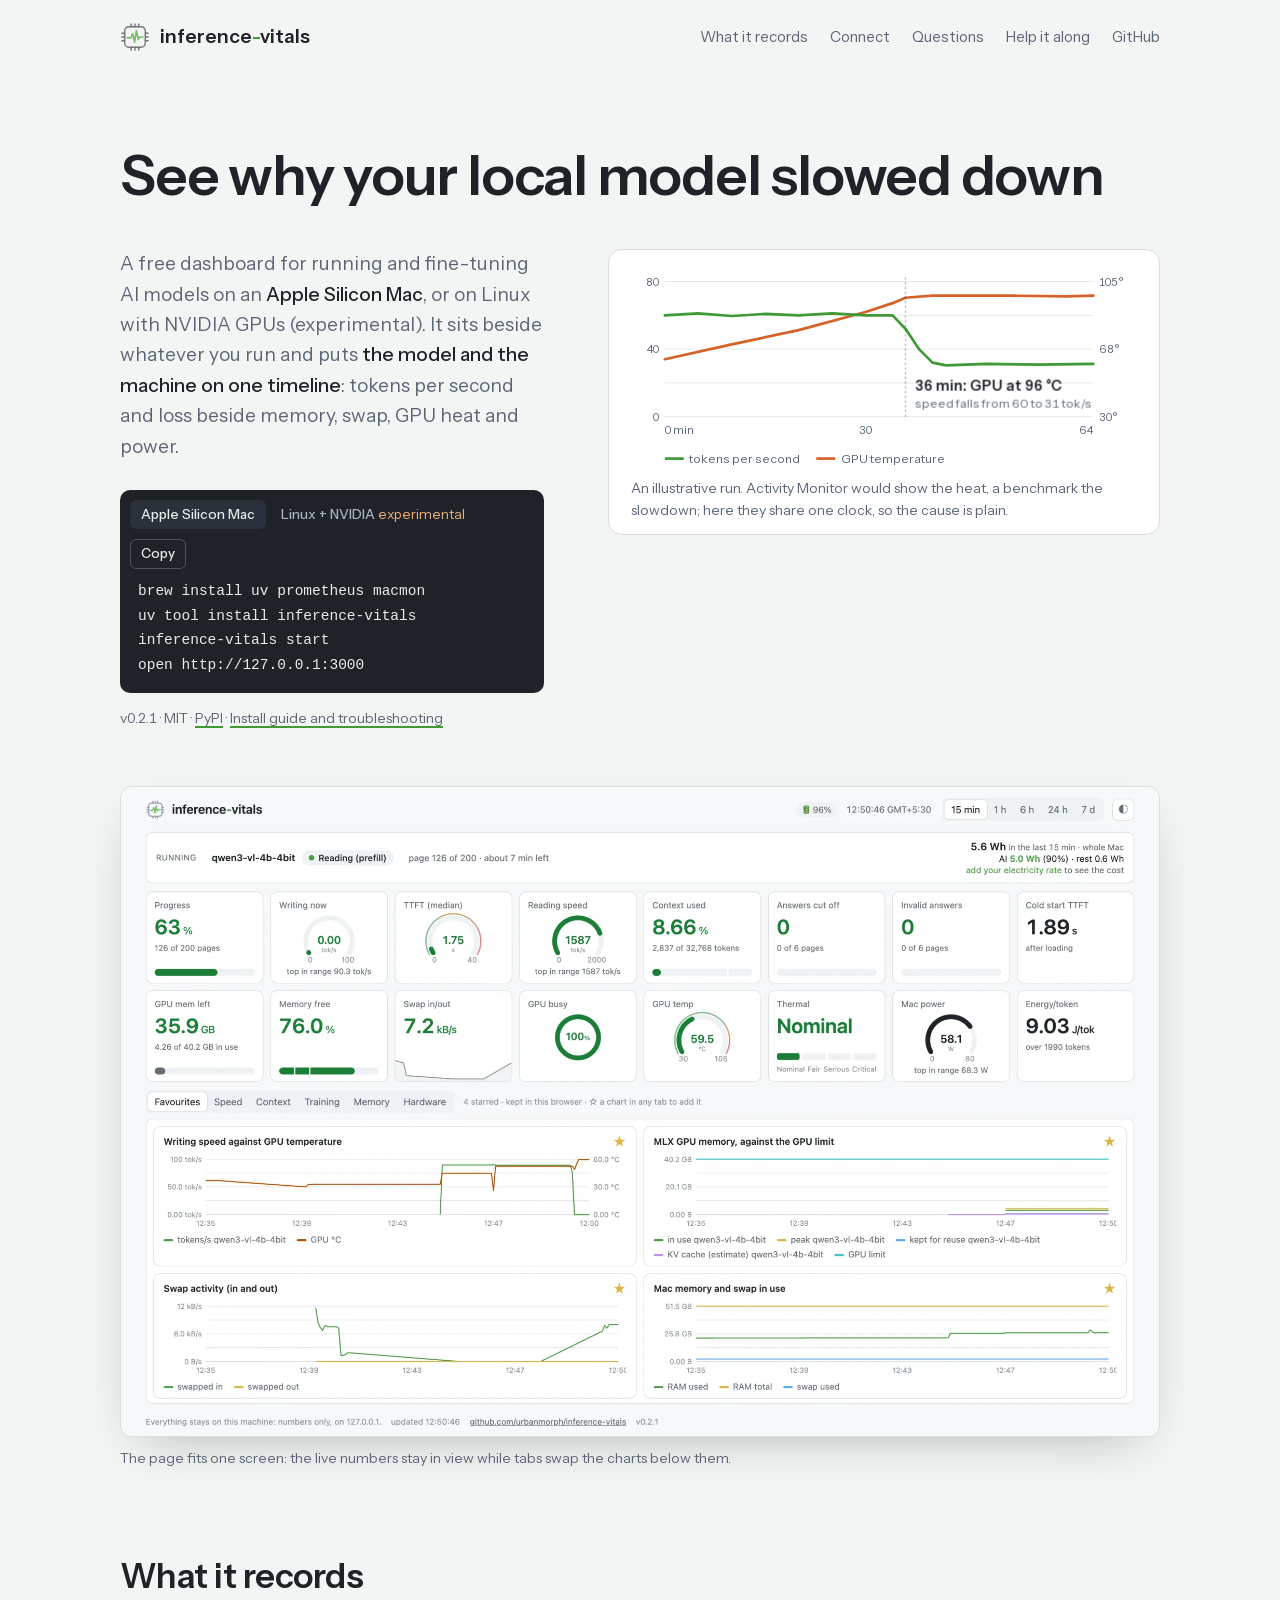
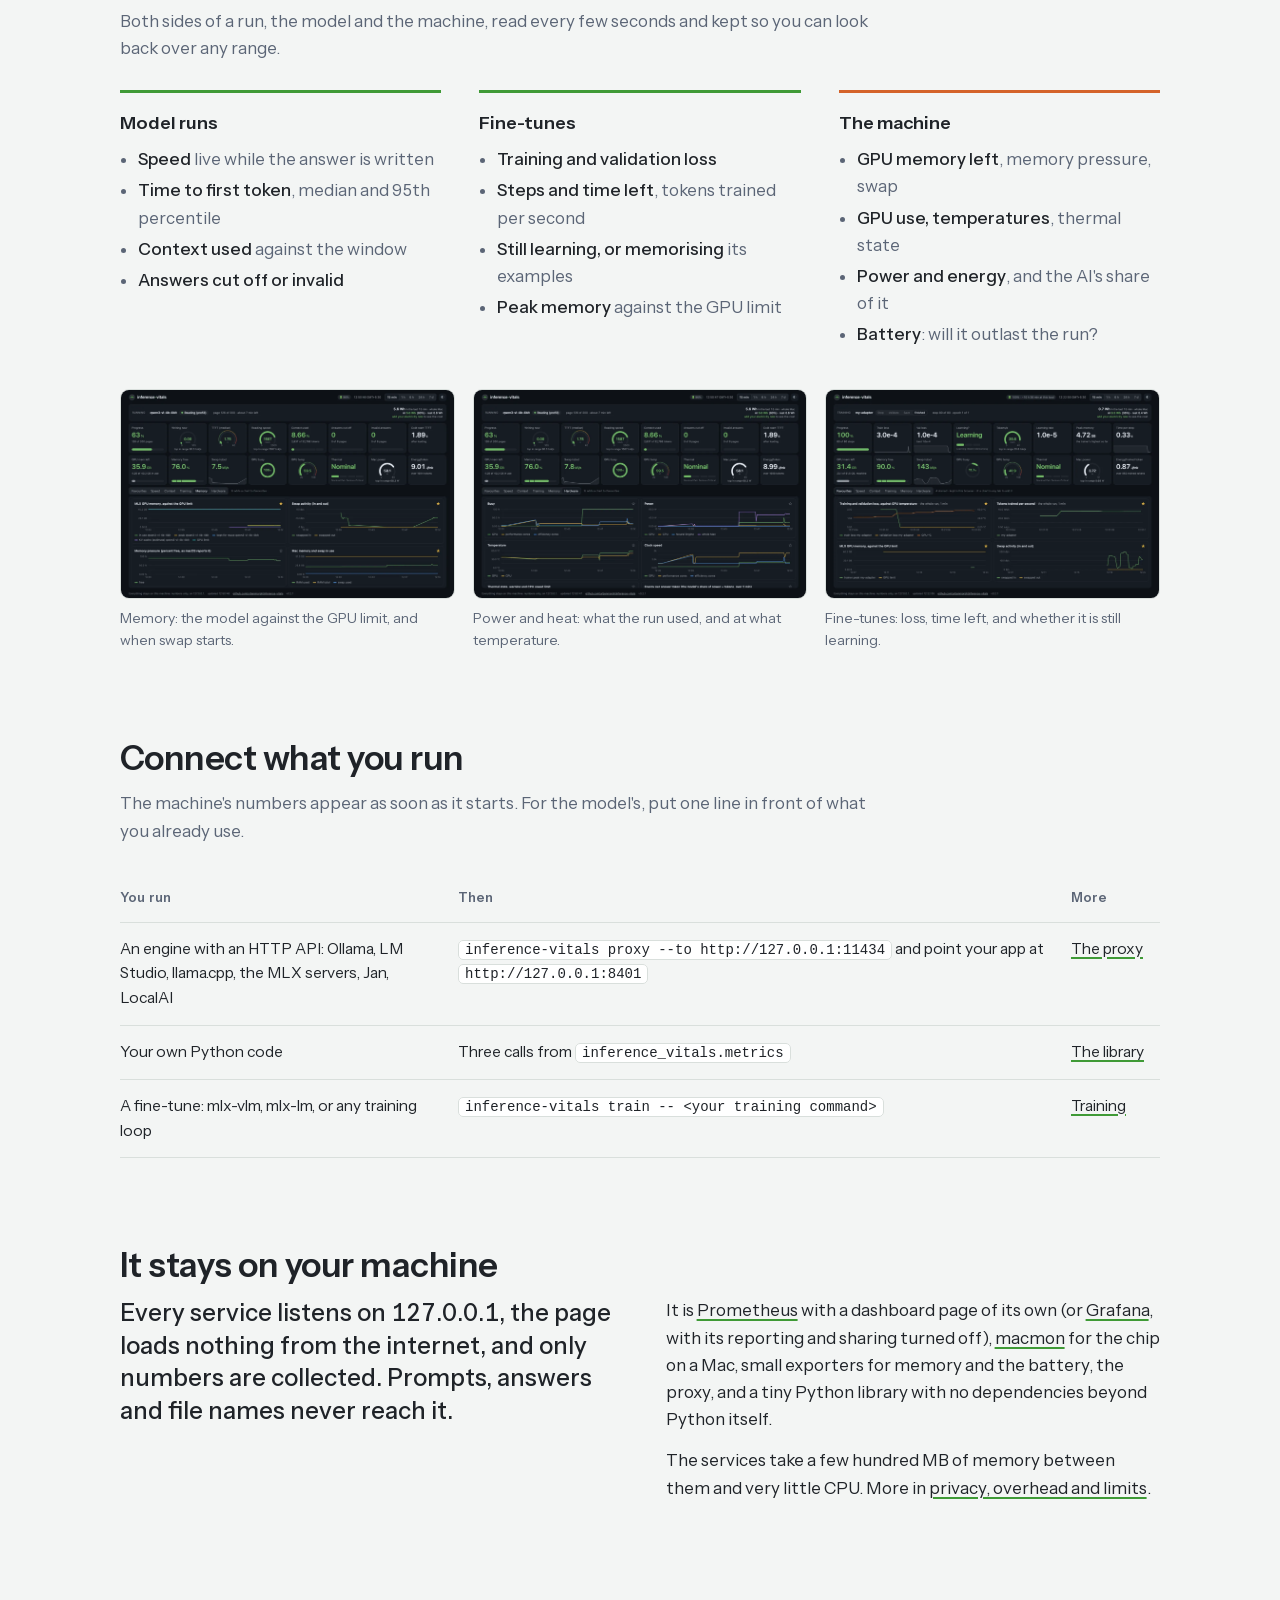
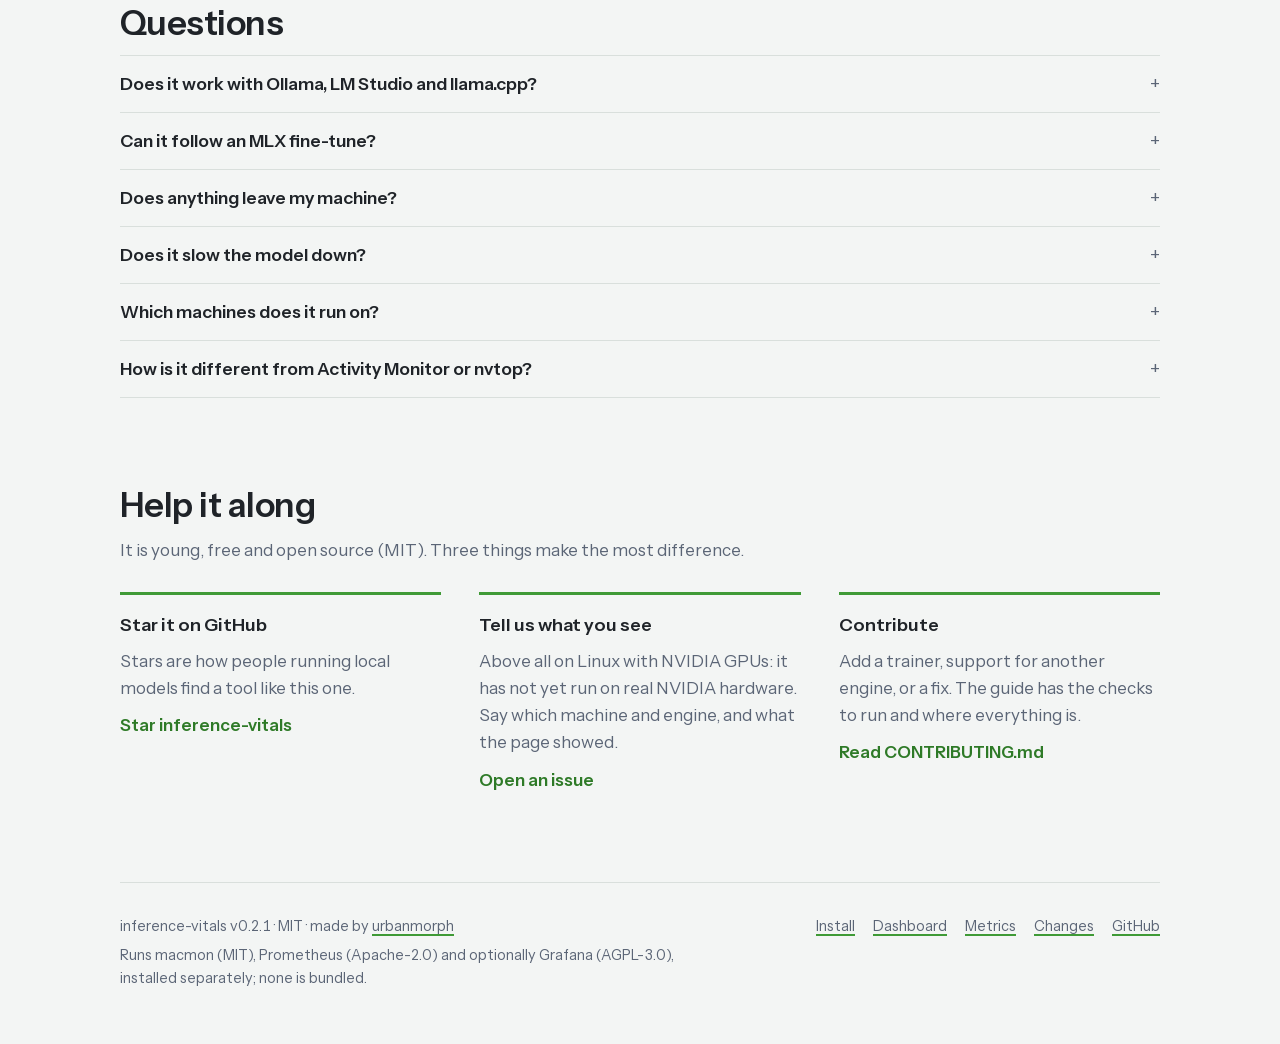
==== commit 3cef9a16: "Site: the heading on one line, across the page It sat in the left column, capped at 15 characters, a" ====
--- a/site/index.html
+++ b/site/index.html
@@ -59,9 +59,9 @@
 @media (max-width:640px){nav.top a:not(.gh){display:none}}
 
 /* the hero: the claim, the install, and the one picture of the idea */
-.hero{display:grid;grid-template-columns:minmax(0,1fr) minmax(0,1.3fr);gap:clamp(28px,5vw,64px);align-items:center;padding:clamp(28px,6vw,72px) 0 clamp(32px,5vw,56px)}
+.hero{display:grid;grid-template-columns:minmax(0,1fr) minmax(0,1.3fr);gap:clamp(24px,3.5vw,44px) clamp(28px,5vw,64px);align-items:start;padding:clamp(28px,6vw,72px) 0 clamp(32px,5vw,56px)}
 @media (max-width:880px){.hero{grid-template-columns:minmax(0,1fr)}}
-h1{font-size:clamp(34px,5.2vw,58px);line-height:1.04;letter-spacing:-.022em;font-weight:600;margin:0 0 20px;max-width:15ch}
+h1{grid-column:1/-1;font-size:clamp(34px,4.4vw,56px);line-height:1.05;letter-spacing:-.022em;font-weight:600;margin:0}
 .lede{font-size:clamp(17px,1.6vw,19px);color:var(--muted);margin:0 0 28px;max-width:44ch}
 .lede strong{color:var(--ink);font-weight:500}
 .install{background:var(--code-bg);color:var(--code-ink);border-radius:10px;padding:10px 18px 16px;max-width:560px}
@@ -176,8 +176,8 @@
 
 <main>
 <div class="hero">
+  <h1>See why your local model slowed down</h1>
   <div>
-    <h1>See why your local model slowed down</h1>
     <p class="lede">A free dashboard for running and fine-tuning AI models on an <strong>Apple Silicon Mac</strong>, or on Linux with NVIDIA GPUs (experimental). It sits beside whatever you run and puts <strong>the model and the machine on one timeline</strong>: tokens per second and loss beside memory, swap, GPU heat and power.</p>
     <div class="install">
       <div class="bar">
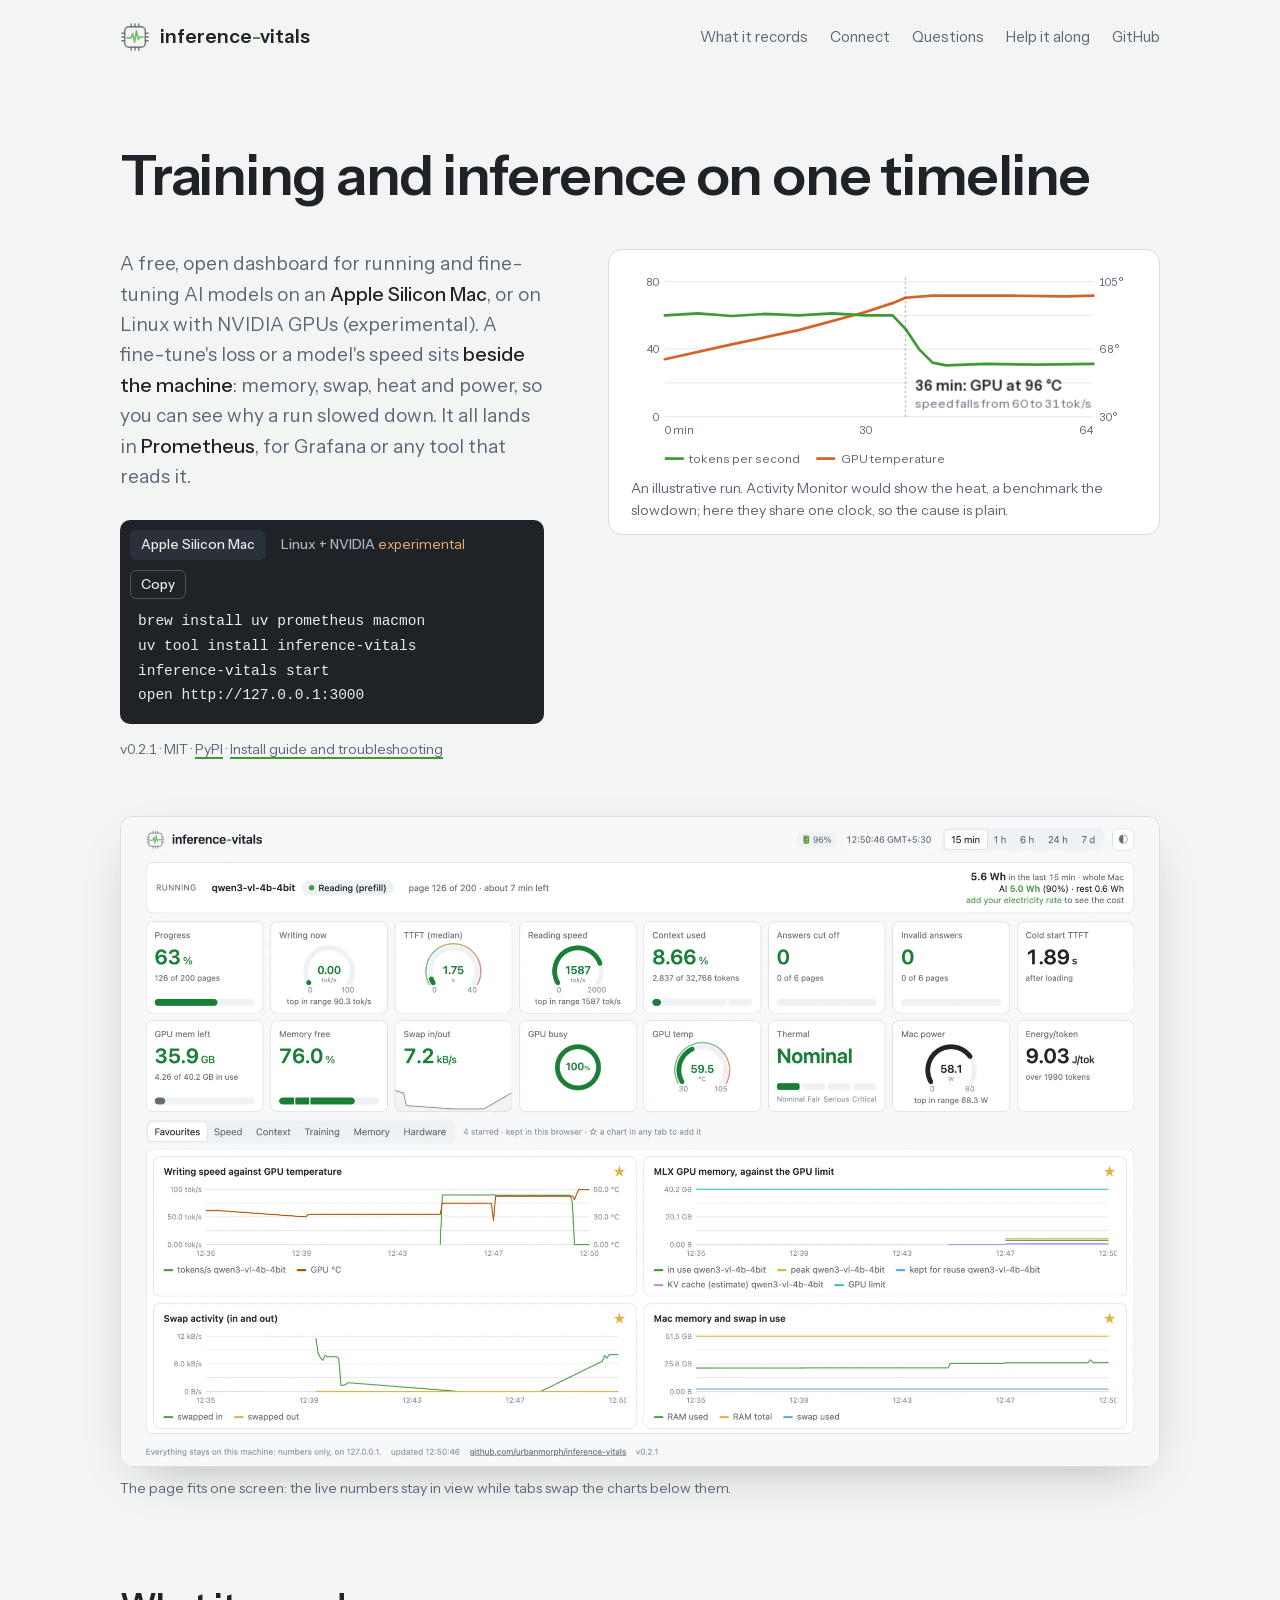
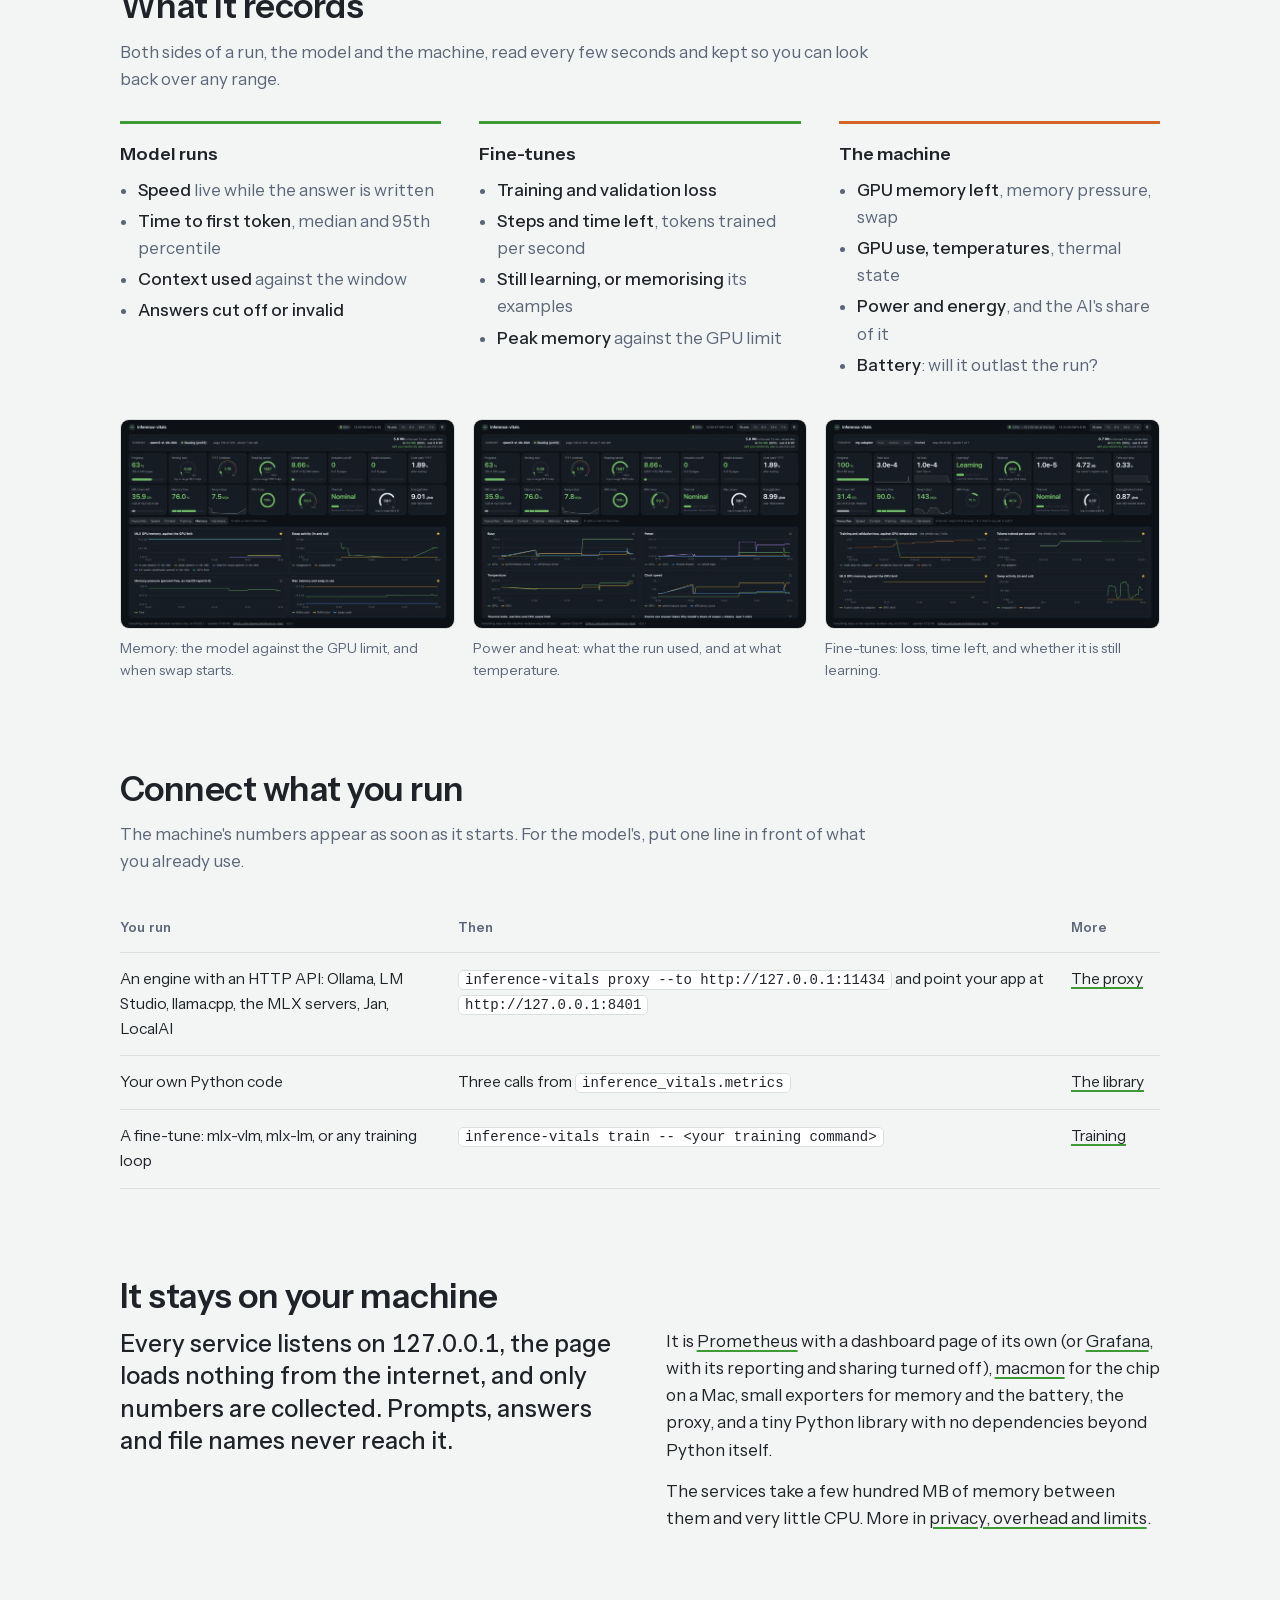
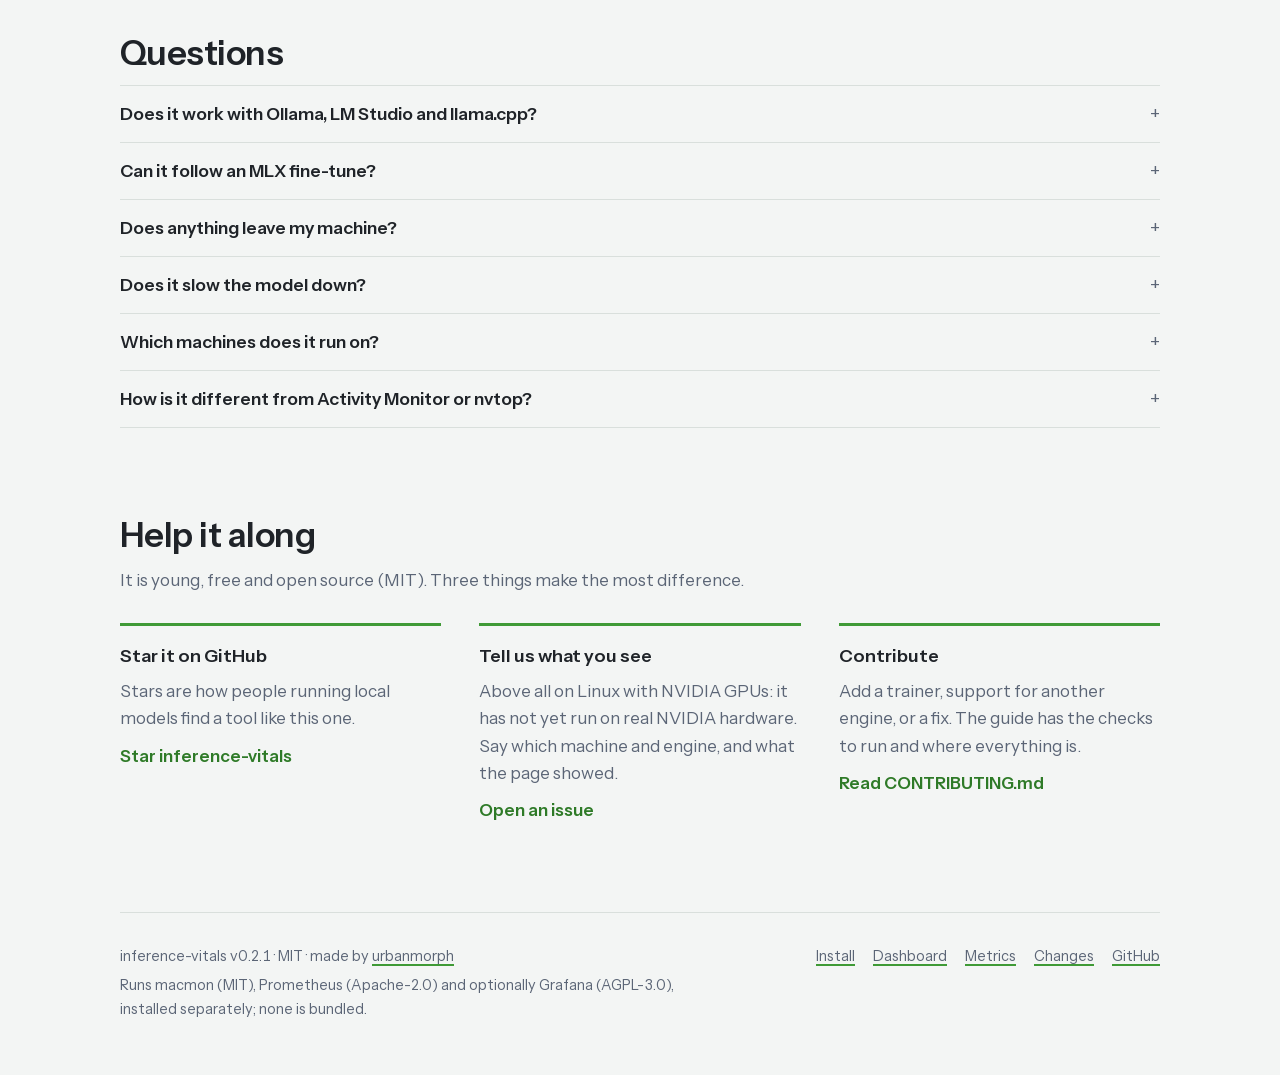
==== commit 7b9a9673: "Lead with training and inference on one timeline, open and Prometheus-native The site's heading, tit" ====
--- a/site/index.html
+++ b/site/index.html
@@ -3,8 +3,8 @@
 <head>
 <meta charset="utf-8">
 <meta name="viewport" content="width=device-width, initial-scale=1">
-<title>inference-vitals: local LLM speed, memory and heat on a Mac</title>
-<meta name="description" content="A free dashboard for running and fine-tuning AI models on an Apple Silicon Mac: tokens per second, loss, memory, swap, GPU heat and power on one timeline.">
+<title>inference-vitals: local training and inference on one timeline</title>
+<meta name="description" content="Training and inference on one timeline: an open, Prometheus-native dashboard for local AI. Loss and tokens per second beside memory, swap, heat and power.">
 <link rel="canonical" href="https://vitals.urbanmorph.com/">
 <link rel="icon" href="favicon.svg" type="image/svg+xml">
 <meta name="color-scheme" content="light dark">
@@ -12,8 +12,8 @@
 <meta name="theme-color" content="#14171c" media="(prefers-color-scheme: dark)">
 <meta property="og:type" content="website">
 <meta property="og:site_name" content="inference-vitals">
-<meta property="og:title" content="inference-vitals: see why your local model slowed down">
-<meta property="og:description" content="Model speed and loss beside the machine's memory, swap, heat and power, on one timeline. Apple Silicon; Linux with NVIDIA experimental. Free, MIT, everything stays on your machine.">
+<meta property="og:title" content="inference-vitals: training and inference on one timeline">
+<meta property="og:description" content="Training and inference on one timeline: a fine-tune's loss or a model's speed beside the machine's memory, swap, heat and power, kept in Prometheus. Apple Silicon; Linux with NVIDIA experimental. Free, MIT, everything stays on your machine.">
 <meta property="og:url" content="https://vitals.urbanmorph.com/">
 <meta property="og:image" content="https://vitals.urbanmorph.com/og.png">
 <meta property="og:image:width" content="1200">
@@ -21,7 +21,7 @@
 <meta name="twitter:card" content="summary_large_image">
 <link rel="preload" href="fonts/instrument-sans-400.woff2" as="font" type="font/woff2" crossorigin>
 <link rel="preload" href="fonts/instrument-sans-600.woff2" as="font" type="font/woff2" crossorigin>
-<script type="application/ld+json">{"@context":"https://schema.org","@type":"SoftwareApplication","name":"inference-vitals","url":"https://vitals.urbanmorph.com/","description":"A local dashboard for running and fine-tuning AI models on an Apple Silicon Mac or Linux with NVIDIA GPUs: model speed and loss beside the machine's memory, swap, heat, power and battery, on one timeline. Works with Ollama, LM Studio, llama.cpp, the MLX servers and your own code.","applicationCategory":"DeveloperApplication","operatingSystem":"macOS (Apple Silicon), Linux (NVIDIA, experimental)","softwareVersion":"0.2.1","license":"https://opensource.org/licenses/MIT","isAccessibleForFree":true,"offers":{"@type":"Offer","price":"0","priceCurrency":"USD"},"downloadUrl":"https://pypi.org/project/inference-vitals/","installUrl":"https://github.com/urbanmorph/inference-vitals/blob/main/docs/install.md","codeRepository":"https://github.com/urbanmorph/inference-vitals","screenshot":"https://vitals.urbanmorph.com/img/at-a-glance-dark.webp","author":{"@type":"Organization","name":"urbanmorph","url":"https://github.com/urbanmorph"},"sameAs":["https://github.com/urbanmorph/inference-vitals","https://pypi.org/project/inference-vitals/"]}</script>
+<script type="application/ld+json">{"@context":"https://schema.org","@type":"SoftwareApplication","name":"inference-vitals","url":"https://vitals.urbanmorph.com/","description":"Training and inference on one timeline: an open, Prometheus-native local dashboard for running and fine-tuning AI models on an Apple Silicon Mac or Linux with NVIDIA GPUs. Model speed and loss beside the machine's memory, swap, heat, power and battery. Works with Ollama, LM Studio, llama.cpp, the MLX servers and your own code.","applicationCategory":"DeveloperApplication","operatingSystem":"macOS (Apple Silicon), Linux (NVIDIA, experimental)","softwareVersion":"0.2.1","license":"https://opensource.org/licenses/MIT","isAccessibleForFree":true,"offers":{"@type":"Offer","price":"0","priceCurrency":"USD"},"downloadUrl":"https://pypi.org/project/inference-vitals/","installUrl":"https://github.com/urbanmorph/inference-vitals/blob/main/docs/install.md","codeRepository":"https://github.com/urbanmorph/inference-vitals","screenshot":"https://vitals.urbanmorph.com/img/at-a-glance-dark.webp","author":{"@type":"Organization","name":"urbanmorph","url":"https://github.com/urbanmorph"},"sameAs":["https://github.com/urbanmorph/inference-vitals","https://pypi.org/project/inference-vitals/"]}</script>
 <script type="application/ld+json">{"@context":"https://schema.org","@type":"FAQPage","mainEntity":[
 {"@type":"Question","name":"Does it work with Ollama, LM Studio and llama.cpp?","acceptedAnswer":{"@type":"Answer","text":"Yes. Run inference-vitals proxy in front of any engine with an HTTP API (Ollama, LM Studio, llama.cpp, the MLX servers, Jan, LocalAI) and point your app at the proxy. It measures each request on its way through: speed while the answer is written, time to first token, context used, answers cut off or invalid. Your own Python code can report the same numbers with three calls."}},
 {"@type":"Question","name":"Can it follow an MLX fine-tune?","acceptedAnswer":{"@type":"Answer","text":"Yes. Wrap the training command (inference-vitals train -- your command), follow its log file, or report from your own loop. It shows training and validation loss, steps and time left, tokens trained per second, peak memory against the GPU limit, and whether the model is still learning or has started memorising its examples."}},
@@ -176,9 +176,9 @@
 
 <main>
 <div class="hero">
-  <h1>See why your local model slowed down</h1>
+  <h1>Training and inference on one timeline</h1>
   <div>
-    <p class="lede">A free dashboard for running and fine-tuning AI models on an <strong>Apple Silicon Mac</strong>, or on Linux with NVIDIA GPUs (experimental). It sits beside whatever you run and puts <strong>the model and the machine on one timeline</strong>: tokens per second and loss beside memory, swap, GPU heat and power.</p>
+    <p class="lede">A free, open dashboard for running and fine-tuning AI models on an <strong>Apple Silicon Mac</strong>, or on Linux with NVIDIA GPUs (experimental). A fine-tune's loss or a model's speed sits <strong>beside the machine</strong>: memory, swap, heat and power, so you can see why a run slowed down. It all lands in <strong>Prometheus</strong>, for Grafana or any tool that reads it.</p>
     <div class="install">
       <div class="bar">
         <div role="tablist" aria-label="Your machine">
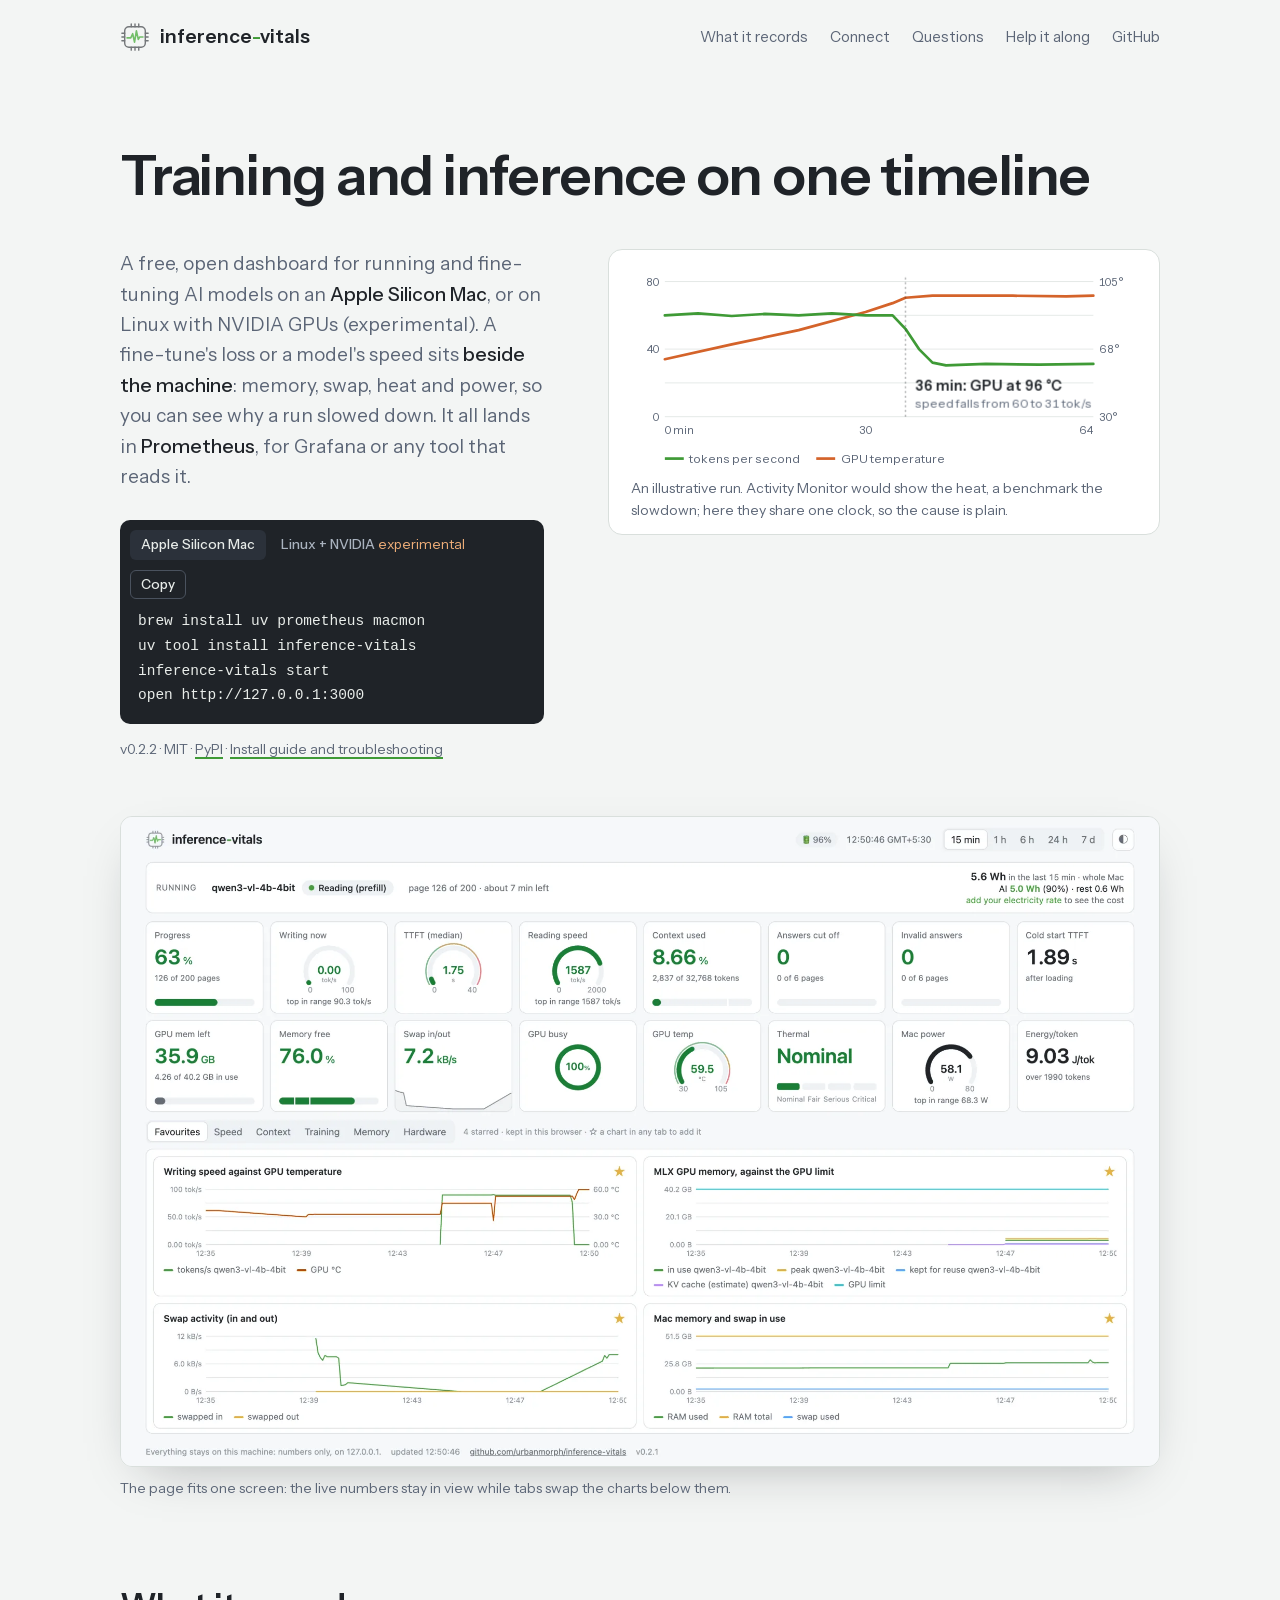
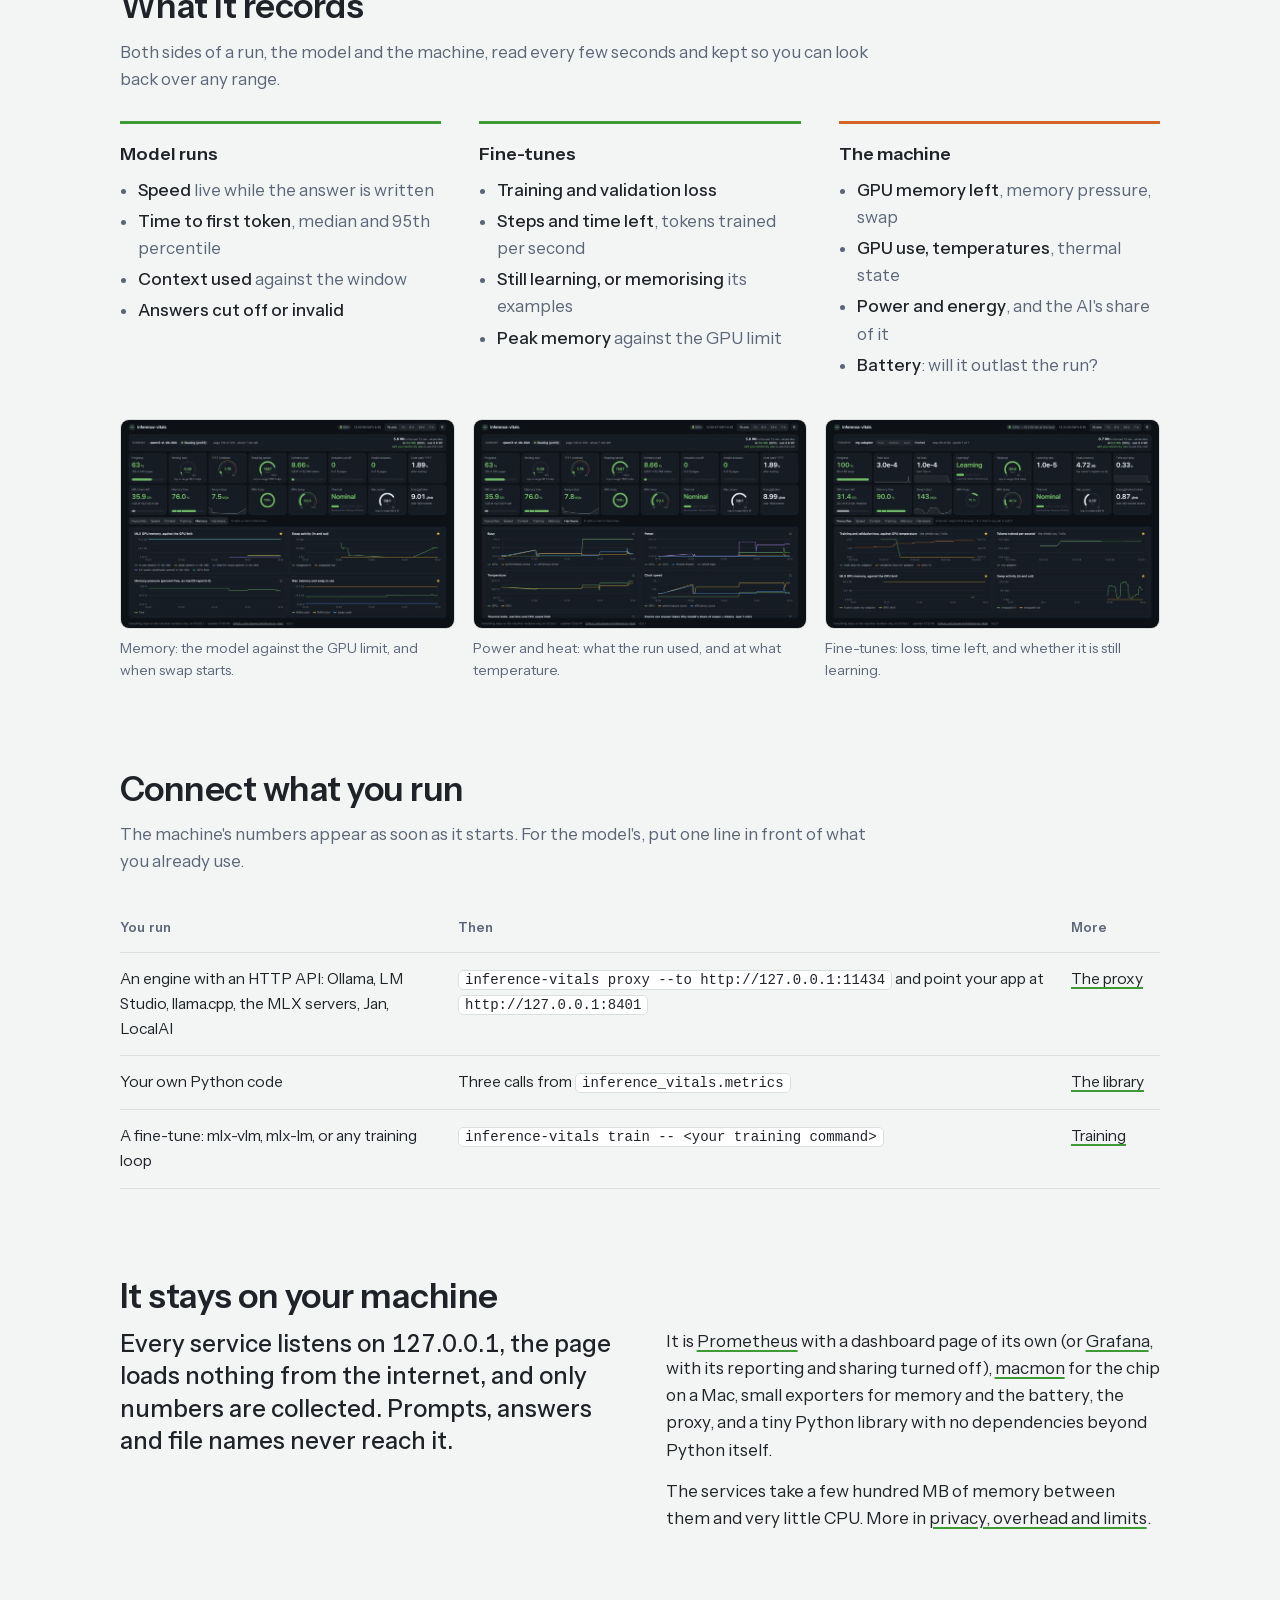
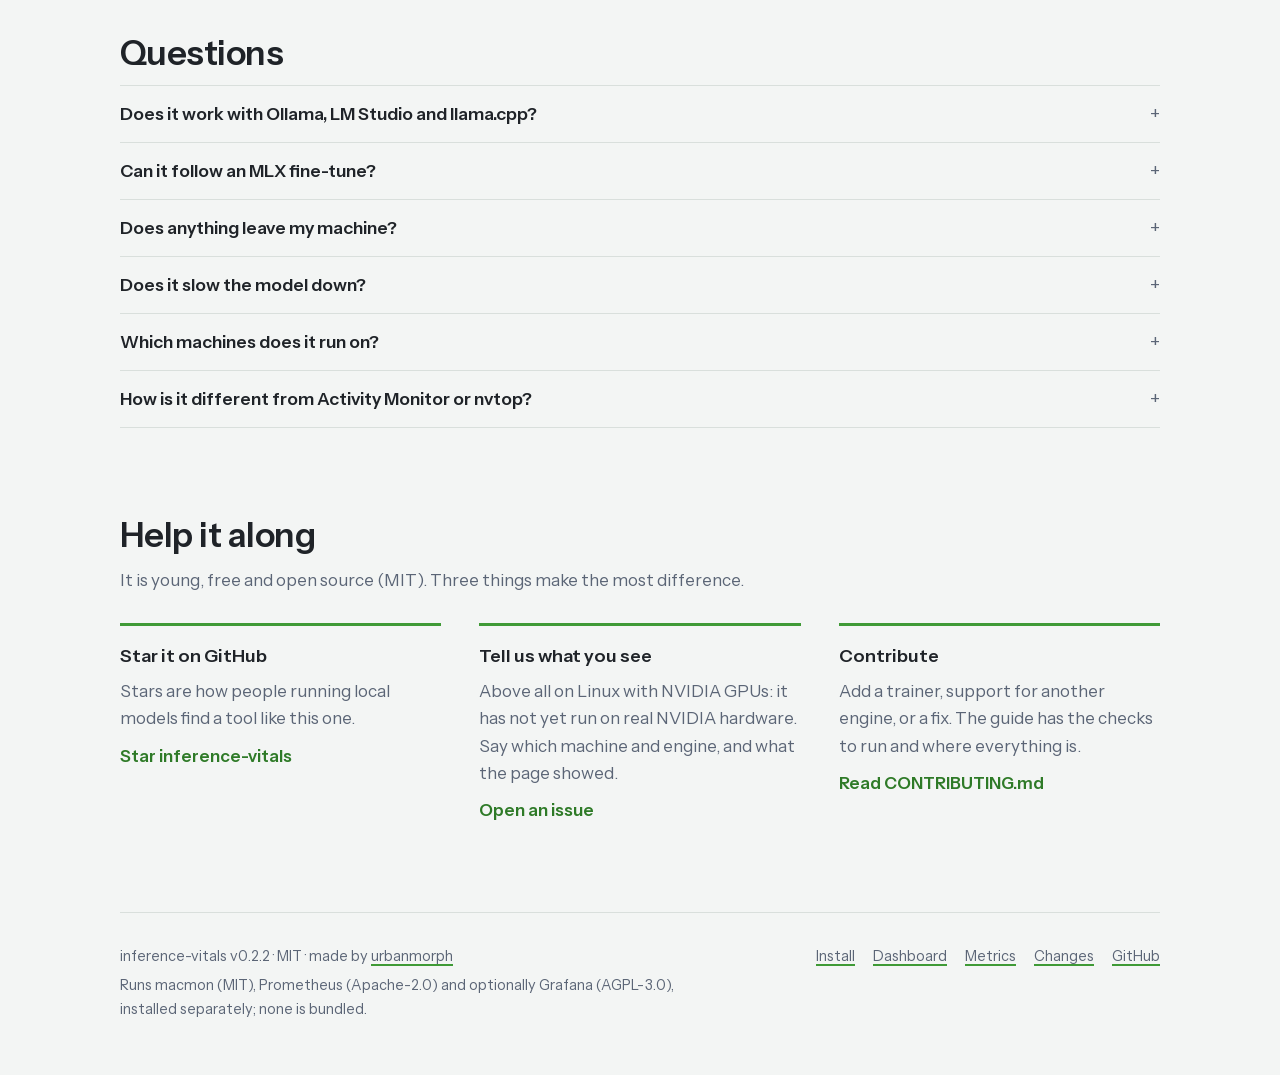
==== commit be1dc222: "0.2.2: PyPI's Homepage is the website, llms.txt matches the site's, changelog - pyproject: Homepage " ====
--- a/site/index.html
+++ b/site/index.html
@@ -21,7 +21,7 @@
 <meta name="twitter:card" content="summary_large_image">
 <link rel="preload" href="fonts/instrument-sans-400.woff2" as="font" type="font/woff2" crossorigin>
 <link rel="preload" href="fonts/instrument-sans-600.woff2" as="font" type="font/woff2" crossorigin>
-<script type="application/ld+json">{"@context":"https://schema.org","@type":"SoftwareApplication","name":"inference-vitals","url":"https://vitals.urbanmorph.com/","description":"Training and inference on one timeline: an open, Prometheus-native local dashboard for running and fine-tuning AI models on an Apple Silicon Mac or Linux with NVIDIA GPUs. Model speed and loss beside the machine's memory, swap, heat, power and battery. Works with Ollama, LM Studio, llama.cpp, the MLX servers and your own code.","applicationCategory":"DeveloperApplication","operatingSystem":"macOS (Apple Silicon), Linux (NVIDIA, experimental)","softwareVersion":"0.2.1","license":"https://opensource.org/licenses/MIT","isAccessibleForFree":true,"offers":{"@type":"Offer","price":"0","priceCurrency":"USD"},"downloadUrl":"https://pypi.org/project/inference-vitals/","installUrl":"https://github.com/urbanmorph/inference-vitals/blob/main/docs/install.md","codeRepository":"https://github.com/urbanmorph/inference-vitals","screenshot":"https://vitals.urbanmorph.com/img/at-a-glance-dark.webp","author":{"@type":"Organization","name":"urbanmorph","url":"https://github.com/urbanmorph"},"sameAs":["https://github.com/urbanmorph/inference-vitals","https://pypi.org/project/inference-vitals/"]}</script>
+<script type="application/ld+json">{"@context":"https://schema.org","@type":"SoftwareApplication","name":"inference-vitals","url":"https://vitals.urbanmorph.com/","description":"Training and inference on one timeline: an open, Prometheus-native local dashboard for running and fine-tuning AI models on an Apple Silicon Mac or Linux with NVIDIA GPUs. Model speed and loss beside the machine's memory, swap, heat, power and battery. Works with Ollama, LM Studio, llama.cpp, the MLX servers and your own code.","applicationCategory":"DeveloperApplication","operatingSystem":"macOS (Apple Silicon), Linux (NVIDIA, experimental)","softwareVersion":"0.2.2","license":"https://opensource.org/licenses/MIT","isAccessibleForFree":true,"offers":{"@type":"Offer","price":"0","priceCurrency":"USD"},"downloadUrl":"https://pypi.org/project/inference-vitals/","installUrl":"https://github.com/urbanmorph/inference-vitals/blob/main/docs/install.md","codeRepository":"https://github.com/urbanmorph/inference-vitals","screenshot":"https://vitals.urbanmorph.com/img/at-a-glance-dark.webp","author":{"@type":"Organization","name":"urbanmorph","url":"https://github.com/urbanmorph"},"sameAs":["https://github.com/urbanmorph/inference-vitals","https://pypi.org/project/inference-vitals/"]}</script>
 <script type="application/ld+json">{"@context":"https://schema.org","@type":"FAQPage","mainEntity":[
 {"@type":"Question","name":"Does it work with Ollama, LM Studio and llama.cpp?","acceptedAnswer":{"@type":"Answer","text":"Yes. Run inference-vitals proxy in front of any engine with an HTTP API (Ollama, LM Studio, llama.cpp, the MLX servers, Jan, LocalAI) and point your app at the proxy. It measures each request on its way through: speed while the answer is written, time to first token, context used, answers cut off or invalid. Your own Python code can report the same numbers with three calls."}},
 {"@type":"Question","name":"Can it follow an MLX fine-tune?","acceptedAnswer":{"@type":"Answer","text":"Yes. Wrap the training command (inference-vitals train -- your command), follow its log file, or report from your own loop. It shows training and validation loss, steps and time left, tokens trained per second, peak memory against the GPU limit, and whether the model is still learning or has started memorising its examples."}},
@@ -202,7 +202,7 @@
         <p class="exp-note">Experimental: tested against recorded <code>nvidia-smi</code> output and in a container, not yet on real NVIDIA hardware. If you try it, <a href="https://github.com/urbanmorph/inference-vitals/issues/new">tell us what you see</a>.</p>
       </div>
     </div>
-    <p class="meta">v0.2.1 · MIT · <a href="https://pypi.org/project/inference-vitals/">PyPI</a> · <a href="https://github.com/urbanmorph/inference-vitals/blob/main/docs/install.md">Install guide and troubleshooting</a></p>
+    <p class="meta">v0.2.2 · MIT · <a href="https://pypi.org/project/inference-vitals/">PyPI</a> · <a href="https://github.com/urbanmorph/inference-vitals/blob/main/docs/install.md">Install guide and troubleshooting</a></p>
   </div>
 
   <figure class="trace" aria-labelledby="trace-cap">
@@ -338,7 +338,7 @@
 <footer>
   <div class="cols">
     <div>
-      <p>inference-vitals v0.2.1 · MIT · made by <a href="https://github.com/urbanmorph">urbanmorph</a></p>
+      <p>inference-vitals v0.2.2 · MIT · made by <a href="https://github.com/urbanmorph">urbanmorph</a></p>
       <p>Runs macmon (MIT), Prometheus (Apache-2.0) and optionally Grafana (AGPL-3.0), installed separately; none is bundled.</p>
     </div>
     <ul aria-label="Documentation">
